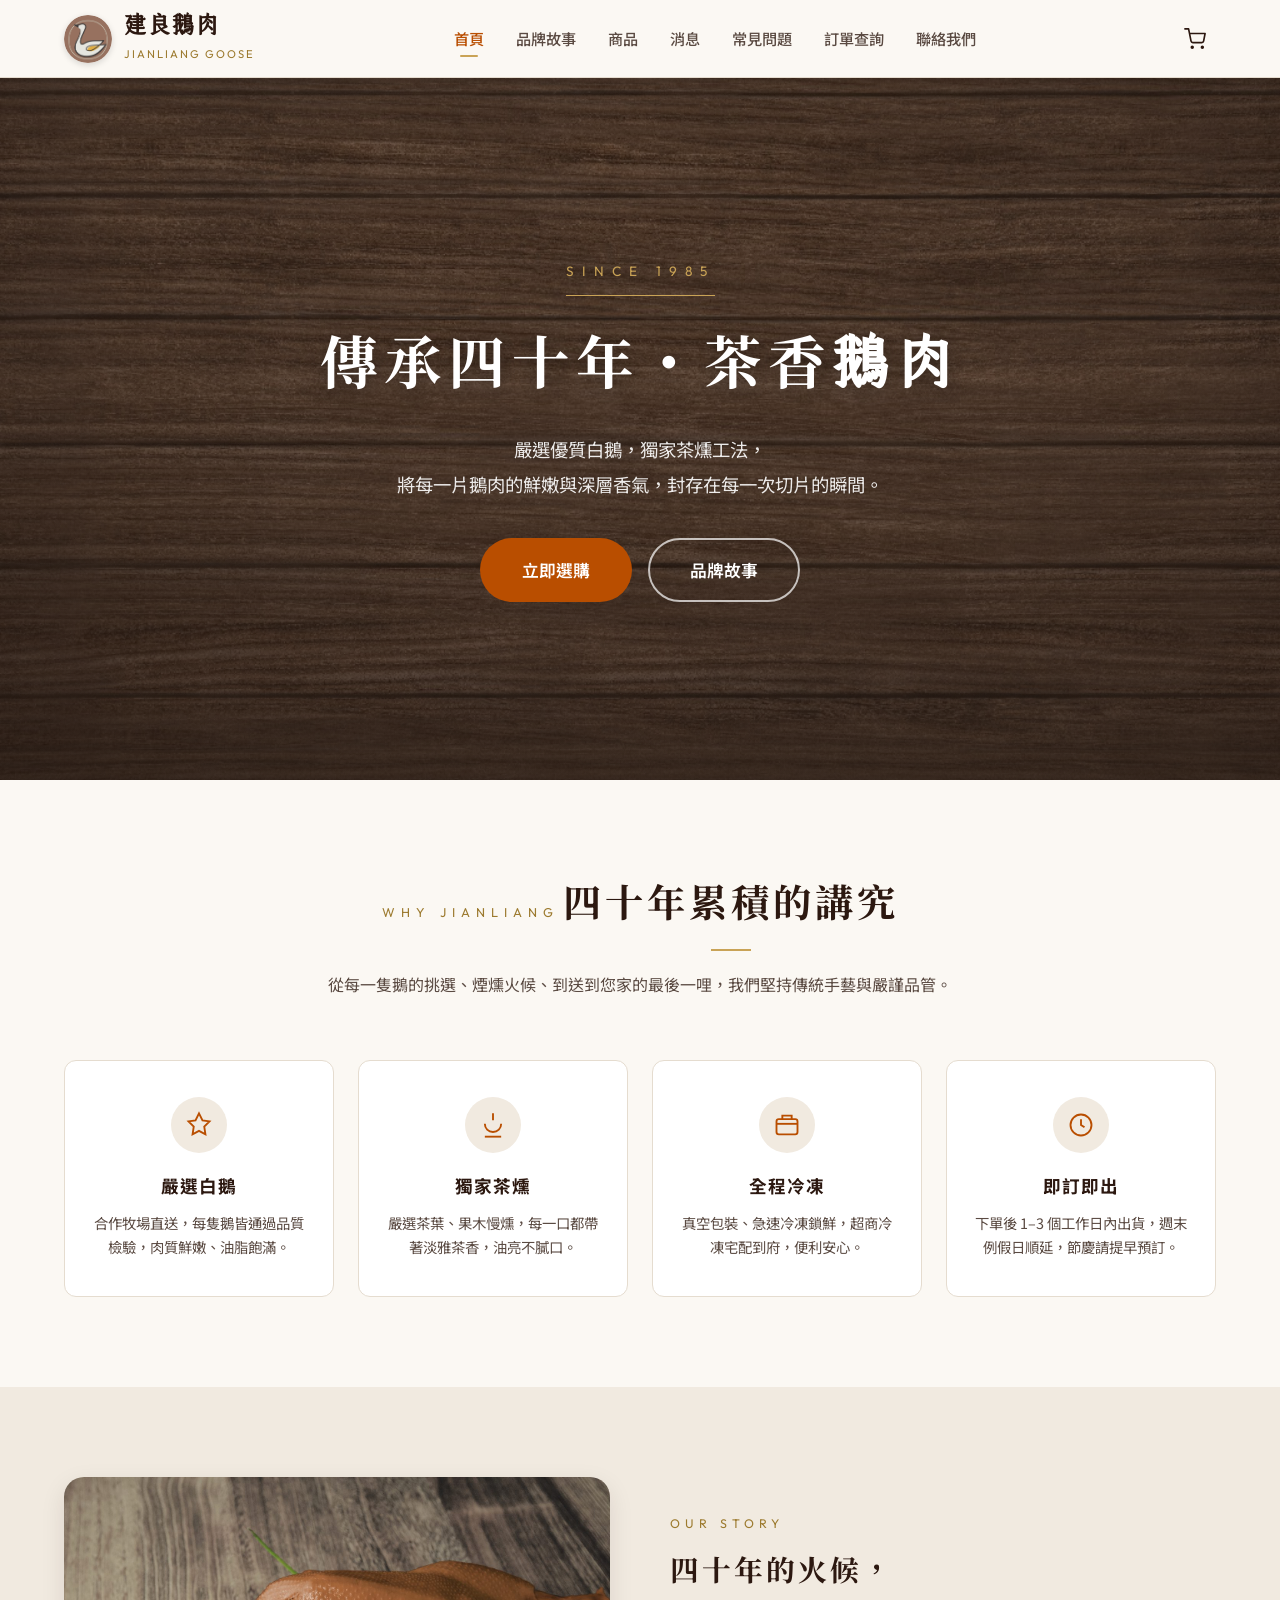
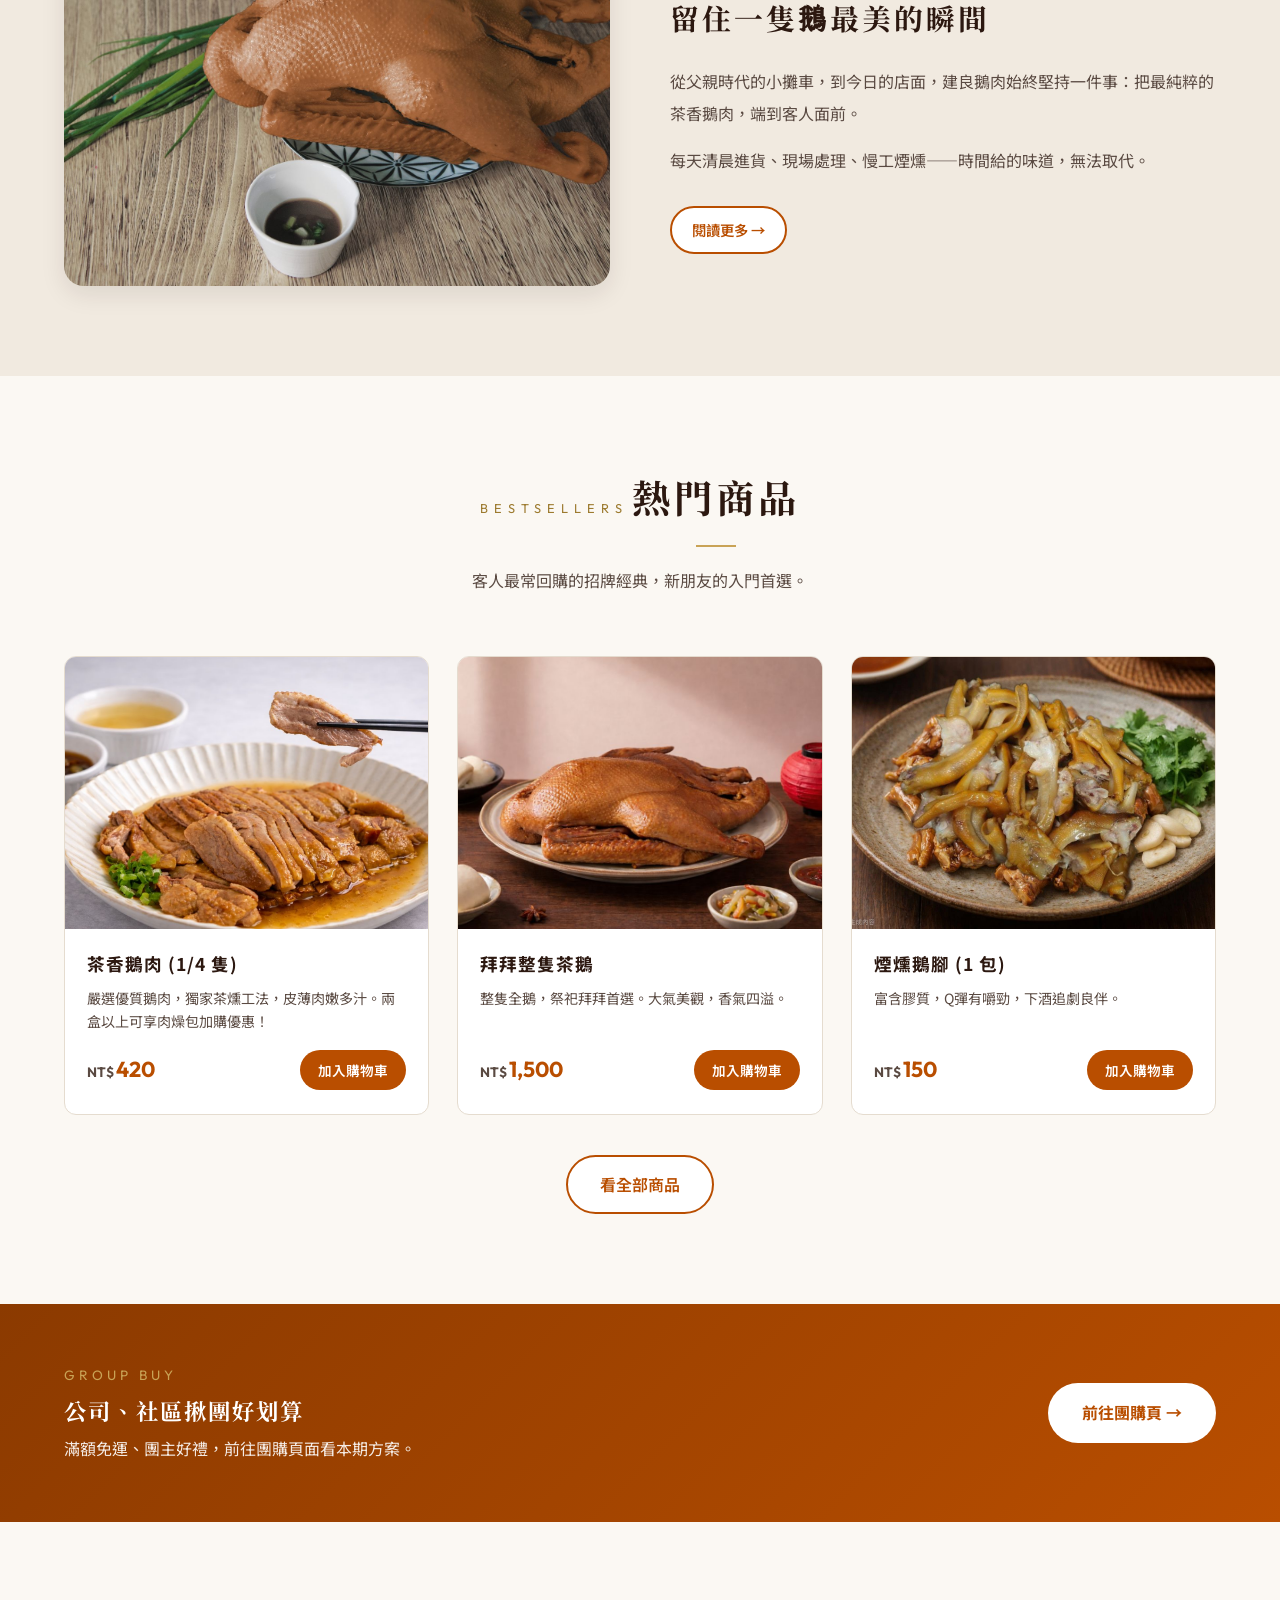
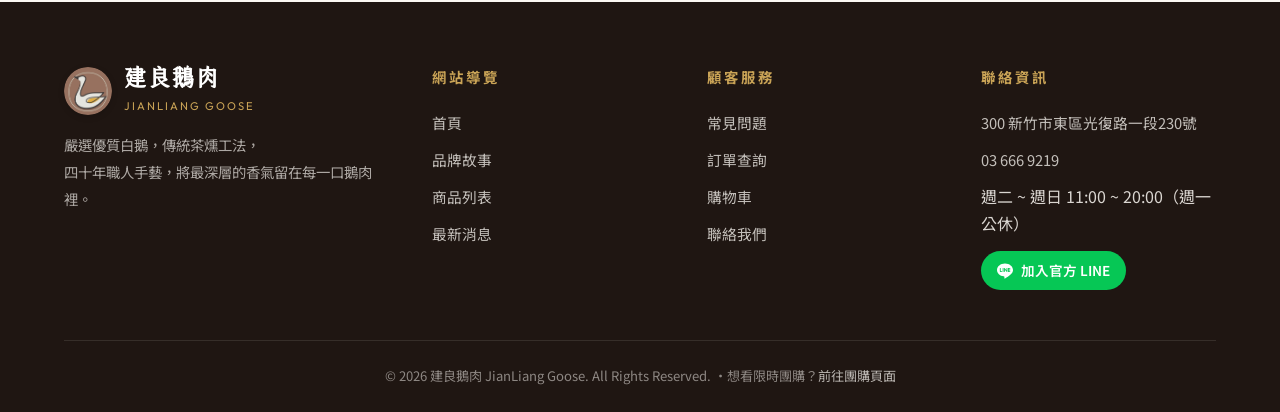
==== index.html @ 9290839d "Add files via upload" ====
<!DOCTYPE html>
<html lang="zh-TW">
<head>
  <meta charset="UTF-8">
  <meta name="viewport" content="width=device-width, initial-scale=1.0">
  <title>建良鵝肉 JianLiang Goose｜傳承四十年的茶香鵝肉</title>
  <meta name="description" content="嚴選優質白鵝，傳統茶燻工法，四十年職人手藝。線上購買茶香鵝肉、煙燻鵝腳、鵝舌，超商冷凍宅配到家。">
  <link rel="preconnect" href="https://fonts.googleapis.com">
  <link rel="preconnect" href="https://fonts.gstatic.com" crossorigin>
  <link href="https://fonts.googleapis.com/css2?family=Noto+Sans+TC:wght@400;500;700&family=Noto+Serif+TC:wght@500;700&family=Outfit:wght@400;600;700&display=swap" rel="stylesheet">
  <link rel="stylesheet" href="css/style.css?v=1">
</head>
<body>
  <div id="siteHeader"></div>

  <!-- Hero -->
  <section class="hero">
    <div class="hero-inner container">
      <span class="eyebrow">SINCE 1985</span>
      <h1>傳承四十年・茶香鵝肉</h1>
      <p>
        嚴選優質白鵝，獨家茶燻工法，<br>
        將每一片鵝肉的鮮嫩與深層香氣，封存在每一次切片的瞬間。
      </p>
      <div class="hero-actions">
        <a href="products.html" class="btn btn-primary btn-lg">立即選購</a>
        <a href="about.html" class="btn btn-outline btn-lg">品牌故事</a>
      </div>
    </div>
  </section>

  <!-- Highlights -->
  <section class="section">
    <div class="container">
      <div class="section-head">
        <span class="eyebrow">Why JianLiang</span>
        <h2>四十年累積的講究</h2>
        <p>從每一隻鵝的挑選、煙燻火候、到送到您家的最後一哩，我們堅持傳統手藝與嚴謹品管。</p>
      </div>
      <div class="highlights-grid">
        <div class="highlight-card">
          <div class="highlight-icon">
            <svg width="28" height="28" viewBox="0 0 24 24" fill="none" stroke="currentColor" stroke-width="1.6"><path d="M12 2l3 6 6 .9-4.5 4.4 1 6.7L12 17l-5.5 3 1-6.7L3 8.9 9 8z"/></svg>
          </div>
          <h3>嚴選白鵝</h3>
          <p>合作牧場直送，每隻鵝皆通過品質檢驗，肉質鮮嫩、油脂飽滿。</p>
        </div>
        <div class="highlight-card">
          <div class="highlight-icon">
            <svg width="28" height="28" viewBox="0 0 24 24" fill="none" stroke="currentColor" stroke-width="1.6"><path d="M12 2v6"/><path d="M5 11c0 4 3 7 7 7s7-3 7-7"/><path d="M5 22h14"/></svg>
          </div>
          <h3>獨家茶燻</h3>
          <p>嚴選茶葉、果木慢燻，每一口都帶著淡雅茶香，油亮不膩口。</p>
        </div>
        <div class="highlight-card">
          <div class="highlight-icon">
            <svg width="28" height="28" viewBox="0 0 24 24" fill="none" stroke="currentColor" stroke-width="1.6"><rect x="3" y="7" width="18" height="13" rx="2"/><path d="M3 11h18"/><path d="M8 7V4h8v3"/></svg>
          </div>
          <h3>全程冷凍</h3>
          <p>真空包裝、急速冷凍鎖鮮，超商冷凍宅配到府，便利安心。</p>
        </div>
        <div class="highlight-card">
          <div class="highlight-icon">
            <svg width="28" height="28" viewBox="0 0 24 24" fill="none" stroke="currentColor" stroke-width="1.6"><circle cx="12" cy="12" r="9"/><path d="M12 7v5l3 2"/></svg>
          </div>
          <h3>即訂即出</h3>
          <p>下單後 1–3 個工作日內出貨，週末例假日順延，節慶請提早預訂。</p>
        </div>
      </div>
    </div>
  </section>

  <!-- Story preview -->
  <section class="section section-alt">
    <div class="container">
      <div class="story-row">
        <div class="story-image">
          <img src="茶鵝.jpg" alt="茶香鵝肉">
        </div>
        <div class="story-text">
          <span class="eyebrow">Our Story</span>
          <h3>四十年的火候，<br>留住一隻鵝最美的瞬間</h3>
          <p>從父親時代的小攤車，到今日的店面，建良鵝肉始終堅持一件事：把最純粹的茶香鵝肉，端到客人面前。</p>
          <p>每天清晨進貨、現場處理、慢工煙燻——時間給的味道，無法取代。</p>
          <a href="about.html" class="btn btn-ghost btn-sm" style="margin-top:14px;">閱讀更多 →</a>
        </div>
      </div>
    </div>
  </section>

  <!-- Featured products -->
  <section class="section">
    <div class="container">
      <div class="section-head">
        <span class="eyebrow">Bestsellers</span>
        <h2>熱門商品</h2>
        <p>客人最常回購的招牌經典，新朋友的入門首選。</p>
      </div>
      <div class="product-grid" id="featuredGrid">
        <div style="grid-column: 1/-1; text-align:center; padding: 40px; color: var(--ink-mute);">
          <span class="spinner" style="border-color: rgba(0,0,0,.15); border-top-color: var(--primary);"></span>
          <p style="margin-top: 12px;">載入商品中...</p>
        </div>
      </div>
      <div style="text-align:center; margin-top: 40px;">
        <a href="products.html" class="btn btn-ghost">看全部商品</a>
      </div>
    </div>
  </section>

  <!-- Group buy CTA banner -->
  <section class="section-tight" style="background: linear-gradient(135deg, var(--primary-dark), var(--primary));">
    <div class="container" style="display:flex; align-items:center; justify-content:space-between; gap:24px; flex-wrap:wrap; color:white;">
      <div>
        <div style="font-family: var(--font-en); letter-spacing: 4px; color: var(--accent); font-size: 0.85rem; margin-bottom: 6px;">GROUP BUY</div>
        <h3 style="font-family: var(--font-brand); font-size: 1.4rem; letter-spacing: 2px;">公司、社區揪團好划算</h3>
        <p style="opacity: .9; margin-top: 4px;">滿額免運、團主好禮，前往團購頁面看本期方案。</p>
      </div>
      <a href="https://jianliang-goose.github.io/group_order/" target="_blank" class="btn" style="background: white; color: var(--primary); font-weight: 700;">前往團購頁 →</a>
    </div>
  </section>

  <div id="siteFooter"></div>

  <script src="data.js"></script>
  <script src="js/main.js?v=1"></script>
  <script src="js/shop.js?v=1"></script>
  <script>
    (async function () {
      const data = await fetchShop();
      const featured = data.products.filter(p => p.Category === 'main' || p.Category === 'snack').slice(0, 3);
      const grid = document.getElementById('featuredGrid');
      if (!featured.length) {
        grid.innerHTML = '<div style="grid-column:1/-1; text-align:center; padding:40px; color: var(--ink-mute);">商品準備中…</div>';
        return;
      }
      grid.innerHTML = featured.map(renderProductCard).join('');
    })();
  </script>
</body>
</html>
---- css/style.css ----
/* =========================================================
   建良鵝肉 官方網站 - 共用樣式
   參考呈信鵝肉、鵝鋪子的暖色系食品品牌調性
   ========================================================= */

@font-face {
  font-family: 'Ningshu';
  src: url('../fonts/ningshu-subset.woff2') format('woff2');
  font-weight: normal;
  font-style: normal;
  font-display: swap;
}

:root {
  --primary: #B94E00;
  --primary-dark: #8B3A00;
  --primary-light: #D9711F;
  --accent: #C9A356;          /* Soft gold */
  --accent-dark: #9C7A2E;
  --ink: #2C1810;
  --ink-soft: #5A4A42;
  --ink-mute: #8A7A72;
  --bg: #FBF8F3;              /* Warm cream */
  --bg-alt: #F1EAE0;
  --bg-dark: #1F1612;
  --line: #E5DCCF;
  --white: #FFFFFF;
  --error: #C0392B;
  --success: #2E7D32;

  --shadow-sm: 0 2px 8px rgba(44, 24, 16, 0.06);
  --shadow-md: 0 8px 24px rgba(44, 24, 16, 0.10);
  --shadow-lg: 0 16px 40px rgba(44, 24, 16, 0.16);

  --r-sm: 6px;
  --r-md: 12px;
  --r-lg: 20px;

  --header-h: 78px;

  --font-zh: 'Noto Sans TC', 'PingFang TC', 'Microsoft JhengHei', sans-serif;
  --font-en: 'Outfit', 'Noto Sans TC', sans-serif;
  --font-brand: 'Ningshu', 'Noto Serif TC', serif;
}

* { box-sizing: border-box; margin: 0; padding: 0; }
html { scroll-behavior: smooth; }
body {
  font-family: var(--font-zh);
  background: var(--bg);
  color: var(--ink);
  line-height: 1.7;
  -webkit-font-smoothing: antialiased;
  padding-top: var(--header-h);
}
img { max-width: 100%; display: block; }
a { color: inherit; text-decoration: none; }
button { font-family: inherit; cursor: pointer; border: none; background: none; }
input, select, textarea { font-family: inherit; font-size: 1rem; }

.container {
  max-width: 1200px;
  margin: 0 auto;
  padding: 0 24px;
}

.container-narrow {
  max-width: 860px;
  margin: 0 auto;
  padding: 0 24px;
}

/* =========================================================
   Header / Top Navigation
   ========================================================= */
.site-header {
  position: fixed;
  top: 0; left: 0; right: 0;
  height: var(--header-h);
  background: rgba(251, 248, 243, 0.96);
  backdrop-filter: blur(10px);
  -webkit-backdrop-filter: blur(10px);
  border-bottom: 1px solid var(--line);
  z-index: 100;
  transition: box-shadow .2s;
}
.site-header.scrolled { box-shadow: var(--shadow-sm); }

.nav-wrap {
  height: 100%;
  display: flex;
  align-items: center;
  justify-content: space-between;
  gap: 24px;
}

.brand-link {
  display: flex;
  align-items: center;
  gap: 12px;
  flex-shrink: 0;
}
.brand-link img {
  width: 48px; height: 48px;
  border-radius: 50%;
  object-fit: cover;
  box-shadow: 0 2px 6px rgba(0,0,0,0.15);
}
.brand-link .brand-zh {
  font-family: var(--font-brand);
  font-size: 1.4rem;
  font-weight: 700;
  color: var(--ink);
  letter-spacing: 2px;
  line-height: 1;
}
.brand-link .brand-en {
  font-family: var(--font-en);
  font-size: 0.7rem;
  letter-spacing: 2px;
  color: var(--accent-dark);
  text-transform: uppercase;
  display: block;
  margin-top: 4px;
}

.nav-menu {
  display: flex;
  gap: 4px;
  list-style: none;
  align-items: center;
}
.nav-menu a {
  display: inline-block;
  padding: 8px 14px;
  font-size: 0.95rem;
  font-weight: 500;
  color: var(--ink-soft);
  border-radius: var(--r-sm);
  transition: all .2s;
  position: relative;
}
.nav-menu a:hover { color: var(--primary); background: rgba(185, 78, 0, 0.06); }
.nav-menu a.active { color: var(--primary); }
.nav-menu a.active::after {
  content: '';
  position: absolute;
  bottom: 2px; left: 50%;
  transform: translateX(-50%);
  width: 18px; height: 2px;
  background: var(--accent);
  border-radius: 2px;
}

.nav-actions {
  display: flex;
  align-items: center;
  gap: 8px;
}
.nav-icon-btn {
  position: relative;
  width: 42px; height: 42px;
  border-radius: 50%;
  display: inline-flex;
  align-items: center;
  justify-content: center;
  color: var(--ink);
  transition: all .2s;
}
.nav-icon-btn:hover { background: rgba(185, 78, 0, 0.08); color: var(--primary); }
.cart-badge {
  position: absolute;
  top: 4px; right: 4px;
  min-width: 18px; height: 18px;
  padding: 0 5px;
  background: var(--primary);
  color: white;
  font-size: 0.7rem;
  font-weight: 700;
  border-radius: 9px;
  display: flex;
  align-items: center;
  justify-content: center;
  line-height: 1;
}
.cart-badge.hidden { display: none; }

.nav-toggle {
  display: none;
  width: 42px; height: 42px;
  border-radius: 50%;
  align-items: center;
  justify-content: center;
}
.nav-toggle:hover { background: rgba(185, 78, 0, 0.08); }

@media (max-width: 880px) {
  :root { --header-h: 66px; }
  .brand-link .brand-zh { font-size: 1.2rem; }
  .brand-link .brand-en { font-size: 0.6rem; }
  .brand-link img { width: 42px; height: 42px; }
  .nav-toggle { display: inline-flex; }
  .nav-menu {
    position: fixed;
    top: var(--header-h);
    left: 0; right: 0;
    background: var(--white);
    border-bottom: 1px solid var(--line);
    flex-direction: column;
    padding: 12px;
    gap: 0;
    transform: translateY(-110%);
    transition: transform .25s;
    box-shadow: var(--shadow-md);
    max-height: calc(100vh - var(--header-h));
    overflow-y: auto;
  }
  .nav-menu.open { transform: translateY(0); }
  .nav-menu li { width: 100%; }
  .nav-menu a {
    display: block;
    padding: 14px 16px;
    border-radius: var(--r-sm);
  }
  .nav-menu a.active::after { display: none; }
  .nav-menu a.active { background: rgba(185, 78, 0, 0.08); }
}

/* =========================================================
   Hero
   ========================================================= */
.hero {
  position: relative;
  min-height: 78vh;
  display: flex;
  align-items: center;
  background:
    linear-gradient(180deg, rgba(31, 22, 18, .25) 0%, rgba(31, 22, 18, .55) 100%),
    url('../hero_table.jpg') center/cover no-repeat;
  color: white;
  text-align: center;
  padding: 80px 0;
  overflow: hidden;
}
.hero::before {
  content: '';
  position: absolute; inset: 0;
  background: radial-gradient(ellipse at center, transparent 30%, rgba(31,22,18,.4) 100%);
  pointer-events: none;
}
.hero-inner { position: relative; z-index: 2; }
.hero .eyebrow {
  display: inline-block;
  font-family: var(--font-en);
  font-size: 0.85rem;
  letter-spacing: 8px;
  color: var(--accent);
  text-transform: uppercase;
  margin-bottom: 18px;
  padding-bottom: 12px;
  border-bottom: 1px solid var(--accent);
}
.hero h1 {
  font-family: var(--font-brand);
  font-size: clamp(2rem, 6vw, 3.6rem);
  font-weight: 700;
  letter-spacing: 6px;
  margin-bottom: 20px;
  text-shadow: 0 4px 20px rgba(0,0,0,.3);
}
.hero p {
  font-size: clamp(1rem, 1.6vw, 1.15rem);
  line-height: 1.9;
  max-width: 620px;
  margin: 0 auto 36px;
  color: rgba(255,255,255,.9);
}
.hero-actions {
  display: flex;
  gap: 16px;
  justify-content: center;
  flex-wrap: wrap;
}

/* Page Header (smaller hero for inner pages) */
.page-header {
  background:
    linear-gradient(180deg, rgba(31,22,18,.55) 0%, rgba(31,22,18,.7) 100%),
    url('../hero_table.jpg') center/cover no-repeat;
  color: white;
  text-align: center;
  padding: 80px 24px 60px;
}
.page-header .eyebrow {
  font-family: var(--font-en);
  font-size: 0.8rem;
  letter-spacing: 6px;
  color: var(--accent);
  text-transform: uppercase;
  margin-bottom: 12px;
}
.page-header h1 {
  font-family: var(--font-brand);
  font-size: clamp(1.8rem, 4vw, 2.6rem);
  letter-spacing: 4px;
  margin-bottom: 12px;
}
.page-header p {
  font-size: 1rem;
  color: rgba(255,255,255,.85);
}

/* =========================================================
   Buttons
   ========================================================= */
.btn {
  display: inline-flex;
  align-items: center;
  justify-content: center;
  gap: 8px;
  padding: 14px 32px;
  font-size: 1rem;
  font-weight: 600;
  border-radius: 50px;
  transition: all .25s;
  white-space: nowrap;
  border: 2px solid transparent;
}
.btn-primary {
  background: var(--primary);
  color: white;
}
.btn-primary:hover {
  background: var(--primary-dark);
  transform: translateY(-2px);
  box-shadow: 0 10px 24px rgba(185, 78, 0, .35);
}
.btn-outline {
  background: transparent;
  color: white;
  border-color: rgba(255,255,255,.7);
}
.btn-outline:hover {
  background: white;
  color: var(--ink);
  border-color: white;
}
.btn-ghost {
  background: var(--white);
  color: var(--primary);
  border-color: var(--primary);
}
.btn-ghost:hover {
  background: var(--primary);
  color: white;
}
.btn-block { width: 100%; }
.btn-sm { padding: 10px 20px; font-size: 0.9rem; }
.btn-lg { padding: 16px 40px; font-size: 1.05rem; }
.btn:disabled { opacity: .55; cursor: not-allowed; transform: none !important; box-shadow: none !important; }

/* =========================================================
   Section Layouts
   ========================================================= */
.section { padding: 90px 0; }
.section-tight { padding: 60px 0; }
.section-alt { background: var(--bg-alt); }
.section-dark { background: var(--bg-dark); color: var(--bg); }

.section-head {
  text-align: center;
  max-width: 660px;
  margin: 0 auto 60px;
}
.section-head .eyebrow {
  font-family: var(--font-en);
  font-size: 0.8rem;
  letter-spacing: 6px;
  color: var(--accent-dark);
  text-transform: uppercase;
  margin-bottom: 14px;
  display: inline-block;
}
.section-head h2 {
  font-family: var(--font-brand);
  font-size: clamp(1.8rem, 3.5vw, 2.4rem);
  letter-spacing: 4px;
  color: var(--ink);
  margin-bottom: 18px;
  position: relative;
  display: inline-block;
  padding-bottom: 16px;
}
.section-head h2::after {
  content: '';
  position: absolute;
  bottom: 0; left: 50%;
  transform: translateX(-50%);
  width: 40px; height: 2px;
  background: var(--accent);
}
.section-head p {
  color: var(--ink-soft);
  font-size: 1rem;
  line-height: 1.9;
}

/* =========================================================
   Featured Highlights (4-up icons)
   ========================================================= */
.highlights-grid {
  display: grid;
  grid-template-columns: repeat(4, 1fr);
  gap: 24px;
}
.highlight-card {
  background: var(--white);
  padding: 36px 24px;
  border-radius: var(--r-md);
  text-align: center;
  border: 1px solid var(--line);
  transition: all .25s;
}
.highlight-card:hover {
  transform: translateY(-4px);
  box-shadow: var(--shadow-md);
  border-color: var(--accent);
}
.highlight-icon {
  width: 56px; height: 56px;
  border-radius: 50%;
  background: var(--bg-alt);
  color: var(--primary);
  display: inline-flex;
  align-items: center;
  justify-content: center;
  margin-bottom: 18px;
  font-size: 1.6rem;
}
.highlight-card h3 {
  font-size: 1.1rem;
  margin-bottom: 10px;
  letter-spacing: 1px;
}
.highlight-card p {
  font-size: 0.9rem;
  color: var(--ink-soft);
  line-height: 1.7;
}
@media (max-width: 880px) {
  .highlights-grid { grid-template-columns: repeat(2, 1fr); }
}
@media (max-width: 480px) {
  .highlights-grid { grid-template-columns: 1fr; }
}

/* =========================================================
   Story Section (text + image alternating)
   ========================================================= */
.story-row {
  display: grid;
  grid-template-columns: 1fr 1fr;
  gap: 60px;
  align-items: center;
  margin-bottom: 80px;
}
.story-row:last-child { margin-bottom: 0; }
.story-row.reverse { direction: rtl; }
.story-row.reverse > * { direction: ltr; }

.story-image {
  border-radius: var(--r-lg);
  overflow: hidden;
  box-shadow: var(--shadow-md);
  aspect-ratio: 4/3;
  background: var(--bg-alt);
}
.story-image img {
  width: 100%; height: 100%;
  object-fit: cover;
  transition: transform .8s;
}
.story-image:hover img { transform: scale(1.04); }

.story-text .eyebrow {
  font-family: var(--font-en);
  font-size: 0.78rem;
  letter-spacing: 5px;
  color: var(--accent-dark);
  text-transform: uppercase;
  margin-bottom: 12px;
  display: inline-block;
}
.story-text h3 {
  font-family: var(--font-brand);
  font-size: 1.8rem;
  letter-spacing: 3px;
  margin-bottom: 22px;
  color: var(--ink);
}
.story-text p {
  color: var(--ink-soft);
  margin-bottom: 16px;
  line-height: 1.95;
}
@media (max-width: 880px) {
  .story-row { grid-template-columns: 1fr; gap: 32px; margin-bottom: 60px; }
  .story-row.reverse { direction: ltr; }
}

/* =========================================================
   Product Grid
   ========================================================= */
.product-grid {
  display: grid;
  grid-template-columns: repeat(3, 1fr);
  gap: 28px;
}
@media (max-width: 880px) {
  .product-grid { grid-template-columns: repeat(2, 1fr); gap: 18px; }
}
@media (max-width: 480px) {
  .product-grid { grid-template-columns: 1fr; }
}

.product-card {
  background: var(--white);
  border-radius: var(--r-md);
  overflow: hidden;
  border: 1px solid var(--line);
  transition: all .25s;
  display: flex;
  flex-direction: column;
}
.product-card:hover {
  transform: translateY(-4px);
  box-shadow: var(--shadow-md);
  border-color: var(--accent);
}
.product-card-image {
  position: relative;
  aspect-ratio: 4/3;
  background: var(--bg-alt);
  overflow: hidden;
}
.product-card-image img {
  width: 100%; height: 100%;
  object-fit: cover;
  transition: transform .6s;
}
.product-card:hover .product-card-image img { transform: scale(1.05); }
.product-card-badge {
  position: absolute;
  top: 12px; left: 12px;
  background: var(--primary);
  color: white;
  font-size: 0.75rem;
  padding: 4px 12px;
  border-radius: 50px;
  letter-spacing: 1px;
}
.product-card-body {
  padding: 20px 22px 24px;
  flex: 1;
  display: flex;
  flex-direction: column;
}
.product-card-body h3 {
  font-size: 1.1rem;
  margin-bottom: 8px;
  letter-spacing: 1px;
}
.product-card-body .desc {
  font-size: 0.88rem;
  color: var(--ink-soft);
  line-height: 1.65;
  margin-bottom: 16px;
  flex: 1;
  display: -webkit-box;
  -webkit-line-clamp: 2;
  -webkit-box-orient: vertical;
  overflow: hidden;
}
.product-card-bottom {
  display: flex;
  align-items: center;
  justify-content: space-between;
  gap: 12px;
}
.product-price {
  font-family: var(--font-en);
  font-size: 1.35rem;
  font-weight: 700;
  color: var(--primary);
}
.product-price .currency { font-size: 0.85rem; margin-right: 2px; color: var(--ink-soft); }
.product-price .original {
  font-size: 0.85rem;
  color: var(--ink-mute);
  text-decoration: line-through;
  font-weight: 400;
  margin-left: 6px;
}
.product-card-bottom .btn-sm { padding: 8px 16px; font-size: 0.85rem; }

/* =========================================================
   Category Filter Chips
   ========================================================= */
.filter-chips {
  display: flex;
  gap: 10px;
  flex-wrap: wrap;
  justify-content: center;
  margin-bottom: 40px;
}
.chip {
  padding: 8px 20px;
  border-radius: 50px;
  border: 1px solid var(--line);
  background: var(--white);
  color: var(--ink-soft);
  font-size: 0.92rem;
  font-weight: 500;
  transition: all .2s;
}
.chip:hover { border-color: var(--accent); color: var(--primary); }
.chip.active {
  background: var(--primary);
  color: white;
  border-color: var(--primary);
}

/* =========================================================
   Product Detail
   ========================================================= */
.product-detail {
  display: grid;
  grid-template-columns: 1.1fr 1fr;
  gap: 56px;
  align-items: start;
}
.product-gallery {
  border-radius: var(--r-lg);
  overflow: hidden;
  background: var(--bg-alt);
  aspect-ratio: 1/1;
  box-shadow: var(--shadow-md);
}
.product-gallery img { width: 100%; height: 100%; object-fit: cover; }

.product-info .eyebrow {
  font-family: var(--font-en);
  font-size: 0.75rem;
  letter-spacing: 5px;
  color: var(--accent-dark);
  text-transform: uppercase;
  margin-bottom: 10px;
}
.product-info h1 {
  font-family: var(--font-brand);
  font-size: 2rem;
  letter-spacing: 3px;
  margin-bottom: 18px;
}
.product-info .price-row {
  display: flex;
  align-items: baseline;
  gap: 14px;
  padding: 18px 0;
  border-top: 1px solid var(--line);
  border-bottom: 1px solid var(--line);
  margin-bottom: 24px;
}
.product-info .price-now {
  font-family: var(--font-en);
  font-size: 2.2rem;
  font-weight: 700;
  color: var(--primary);
}
.product-info .price-original {
  font-size: 1rem;
  color: var(--ink-mute);
  text-decoration: line-through;
}
.product-info .description {
  color: var(--ink-soft);
  margin-bottom: 28px;
  line-height: 2;
}

.qty-control {
  display: inline-flex;
  align-items: center;
  border: 1px solid var(--line);
  border-radius: 50px;
  overflow: hidden;
  margin-bottom: 24px;
}
.qty-control button {
  width: 44px; height: 44px;
  font-size: 1.2rem;
  color: var(--ink);
  transition: background .15s;
}
.qty-control button:hover { background: var(--bg-alt); color: var(--primary); }
.qty-control input {
  width: 60px;
  height: 44px;
  border: none;
  text-align: center;
  font-weight: 700;
  font-size: 1.05rem;
  background: transparent;
  color: var(--ink);
  -moz-appearance: textfield;
}
.qty-control input::-webkit-outer-spin-button,
.qty-control input::-webkit-inner-spin-button {
  -webkit-appearance: none;
  margin: 0;
}

.product-actions {
  display: flex;
  gap: 12px;
  flex-wrap: wrap;
}

.product-meta {
  margin-top: 36px;
  padding-top: 28px;
  border-top: 1px dashed var(--line);
  font-size: 0.9rem;
  color: var(--ink-soft);
}
.product-meta .meta-row {
  display: flex;
  gap: 12px;
  margin-bottom: 8px;
}
.product-meta .meta-row strong { color: var(--ink); min-width: 80px; }

@media (max-width: 880px) {
  .product-detail { grid-template-columns: 1fr; gap: 28px; }
  .product-info h1 { font-size: 1.6rem; }
  .product-info .price-now { font-size: 1.8rem; }
}

/* =========================================================
   Cart
   ========================================================= */
.cart-layout {
  display: grid;
  grid-template-columns: 2fr 1fr;
  gap: 40px;
  align-items: start;
}
@media (max-width: 880px) {
  .cart-layout { grid-template-columns: 1fr; }
}

.cart-items {
  background: var(--white);
  border-radius: var(--r-md);
  border: 1px solid var(--line);
  overflow: hidden;
}
.cart-row {
  display: grid;
  grid-template-columns: 90px 1fr auto auto;
  gap: 16px;
  padding: 18px;
  align-items: center;
  border-bottom: 1px solid var(--line);
}
.cart-row:last-child { border-bottom: none; }
.cart-row .thumb {
  width: 90px; height: 90px;
  border-radius: var(--r-sm);
  object-fit: cover;
  background: var(--bg-alt);
}
.cart-row .meta h4 {
  font-size: 1rem;
  margin-bottom: 6px;
  letter-spacing: 1px;
}
.cart-row .meta .unit-price {
  font-size: 0.88rem;
  color: var(--ink-soft);
}
.cart-row .qty-control {
  margin: 0;
  border-radius: 50px;
}
.cart-row .qty-control button { width: 36px; height: 36px; font-size: 1rem; }
.cart-row .qty-control input { width: 44px; height: 36px; font-size: 0.95rem; }
.cart-row .line-total {
  font-family: var(--font-en);
  font-weight: 700;
  font-size: 1.1rem;
  color: var(--primary);
  min-width: 80px;
  text-align: right;
}
.cart-row .remove-btn {
  color: var(--ink-mute);
  font-size: 1.3rem;
  width: 32px; height: 32px;
  border-radius: 50%;
  display: inline-flex;
  align-items: center;
  justify-content: center;
}
.cart-row .remove-btn:hover { background: rgba(192, 57, 43, .08); color: var(--error); }

@media (max-width: 600px) {
  .cart-row {
    grid-template-columns: 70px 1fr auto;
    grid-template-areas:
      "thumb meta remove"
      "thumb qty   total";
    column-gap: 14px;
    row-gap: 10px;
  }
  .cart-row .thumb { width: 70px; height: 70px; grid-area: thumb; }
  .cart-row .meta { grid-area: meta; }
  .cart-row .qty-control { grid-area: qty; }
  .cart-row .line-total { grid-area: total; }
  .cart-row .remove-btn { grid-area: remove; }
}

.cart-summary {
  background: var(--white);
  border-radius: var(--r-md);
  border: 1px solid var(--line);
  padding: 24px;
  position: sticky;
  top: calc(var(--header-h) + 16px);
}
.cart-summary h3 {
  font-size: 1.1rem;
  letter-spacing: 1px;
  margin-bottom: 18px;
  padding-bottom: 14px;
  border-bottom: 1px solid var(--line);
}
.summary-row {
  display: flex;
  justify-content: space-between;
  padding: 8px 0;
  color: var(--ink-soft);
}
.summary-row.total {
  border-top: 1px dashed var(--line);
  margin-top: 10px;
  padding-top: 14px;
  font-size: 1.15rem;
  font-weight: 700;
  color: var(--ink);
}
.summary-row.total span:last-child { color: var(--primary); }
.summary-note {
  font-size: 0.85rem;
  color: var(--ink-soft);
  background: var(--bg-alt);
  padding: 10px 12px;
  border-radius: var(--r-sm);
  margin-top: 14px;
  line-height: 1.6;
}

.empty-state {
  text-align: center;
  padding: 80px 24px;
  color: var(--ink-soft);
}
.empty-state .icon { font-size: 3rem; margin-bottom: 18px; opacity: .5; }
.empty-state h3 { margin-bottom: 10px; letter-spacing: 1px; }
.empty-state p { margin-bottom: 24px; }

/* =========================================================
   Forms (Checkout / Contact)
   ========================================================= */
.form-card {
  background: var(--white);
  border-radius: var(--r-md);
  border: 1px solid var(--line);
  padding: 28px;
  margin-bottom: 20px;
}
.form-card h2 {
  font-family: var(--font-brand);
  font-size: 1.3rem;
  letter-spacing: 2px;
  margin-bottom: 6px;
  color: var(--ink);
}
.form-card .card-desc {
  font-size: 0.9rem;
  color: var(--ink-soft);
  margin-bottom: 20px;
}

.form-group { margin-bottom: 18px; }
.form-row {
  display: grid;
  grid-template-columns: 1fr 1fr;
  gap: 16px;
}
@media (max-width: 600px) {
  .form-row { grid-template-columns: 1fr; }
}
.form-label {
  display: block;
  font-size: 0.92rem;
  font-weight: 600;
  margin-bottom: 8px;
  color: var(--ink);
}
.form-label .required { color: var(--error); margin-left: 2px; }
.form-input, .form-select, .form-textarea {
  width: 100%;
  padding: 12px 14px;
  border: 1px solid var(--line);
  border-radius: var(--r-sm);
  background: var(--white);
  color: var(--ink);
  transition: border-color .2s, box-shadow .2s;
}
.form-input:focus, .form-select:focus, .form-textarea:focus {
  outline: none;
  border-color: var(--primary);
  box-shadow: 0 0 0 3px rgba(185, 78, 0, .12);
}
.form-textarea { resize: vertical; min-height: 100px; }
.form-help {
  font-size: 0.82rem;
  color: var(--ink-mute);
  margin-top: 6px;
}

.radio-group {
  display: flex;
  gap: 10px;
  flex-wrap: wrap;
}
.radio-tile {
  flex: 1;
  min-width: 160px;
  padding: 14px 16px;
  border: 1.5px solid var(--line);
  border-radius: var(--r-sm);
  cursor: pointer;
  transition: all .2s;
  display: flex;
  align-items: center;
  gap: 10px;
  background: var(--white);
}
.radio-tile:hover { border-color: var(--accent); }
.radio-tile input { accent-color: var(--primary); }
.radio-tile.selected {
  border-color: var(--primary);
  background: rgba(185, 78, 0, .04);
}
.radio-tile .tile-text { flex: 1; }
.radio-tile .tile-title {
  font-weight: 600;
  font-size: 0.95rem;
}
.radio-tile .tile-sub {
  font-size: 0.8rem;
  color: var(--ink-mute);
  margin-top: 2px;
}

.payment-info-box {
  background: var(--bg-alt);
  border-radius: var(--r-sm);
  padding: 16px 18px;
  margin-top: 12px;
  font-size: 0.92rem;
  line-height: 1.8;
  color: var(--ink-soft);
}
.payment-info-box strong { color: var(--ink); }
.account-row {
  display: flex;
  align-items: center;
  gap: 10px;
  flex-wrap: wrap;
  margin: 6px 0;
}
.account-num {
  font-family: var(--font-en);
  font-size: 1.15rem;
  font-weight: 700;
  color: var(--primary);
  letter-spacing: 1px;
}
.copy-btn {
  font-size: 0.8rem;
  padding: 4px 12px;
  border: 1px solid var(--primary);
  color: var(--primary);
  border-radius: var(--r-sm);
  background: white;
  font-weight: 600;
}
.copy-btn:hover { background: var(--primary); color: white; }

.checkout-summary-row {
  display: flex;
  justify-content: space-between;
  padding: 6px 0;
  font-size: 0.95rem;
  color: var(--ink-soft);
}
.checkout-summary-row.total {
  font-size: 1.2rem;
  font-weight: 700;
  color: var(--ink);
  border-top: 1px dashed var(--line);
  margin-top: 10px;
  padding-top: 14px;
}
.checkout-summary-row.total span:last-child { color: var(--primary); }

.summary-items-list {
  margin-bottom: 12px;
  padding-bottom: 12px;
  border-bottom: 1px dashed var(--line);
}
.summary-item {
  display: flex;
  justify-content: space-between;
  font-size: 0.88rem;
  color: var(--ink-soft);
  padding: 4px 0;
}

/* =========================================================
   Success / Order Complete
   ========================================================= */
.success-card {
  background: var(--white);
  border-radius: var(--r-md);
  border: 1px solid var(--line);
  padding: 48px 32px;
  text-align: center;
  box-shadow: var(--shadow-sm);
  max-width: 640px;
  margin: 0 auto;
}
.success-icon {
  width: 80px; height: 80px;
  margin: 0 auto 22px;
  background: rgba(46, 125, 50, .12);
  color: var(--success);
  border-radius: 50%;
  display: inline-flex;
  align-items: center;
  justify-content: center;
  font-size: 2.4rem;
}
.success-card h1 {
  font-family: var(--font-brand);
  font-size: 1.8rem;
  letter-spacing: 3px;
  margin-bottom: 10px;
}
.success-card .order-id {
  display: inline-block;
  margin: 18px 0;
  padding: 10px 20px;
  background: var(--bg-alt);
  border-radius: var(--r-sm);
  font-weight: 700;
}
.success-card .order-id .num {
  color: var(--primary);
  font-family: var(--font-en);
  margin-left: 4px;
}
.success-meta {
  text-align: left;
  background: var(--bg-alt);
  padding: 18px;
  border-radius: var(--r-sm);
  margin: 20px 0;
}
.success-meta .meta-line {
  display: flex;
  justify-content: space-between;
  padding: 6px 0;
  border-bottom: 1px dashed rgba(0,0,0,.06);
  font-size: 0.92rem;
}
.success-meta .meta-line:last-child { border-bottom: none; }
.success-meta .meta-line .label {
  color: var(--ink-soft);
  flex-shrink: 0;
  margin-right: 14px;
}
.success-meta .meta-line .value { text-align: right; word-break: break-word; }

/* =========================================================
   FAQ
   ========================================================= */
.faq-list { max-width: 800px; margin: 0 auto; }
.faq-item {
  border-bottom: 1px solid var(--line);
  padding: 4px 0;
}
.faq-q {
  width: 100%;
  text-align: left;
  padding: 22px 8px;
  font-size: 1.02rem;
  font-weight: 600;
  color: var(--ink);
  display: flex;
  justify-content: space-between;
  align-items: center;
  gap: 16px;
  background: none;
  border: none;
}
.faq-q .icon {
  flex-shrink: 0;
  color: var(--primary);
  font-size: 1.4rem;
  transition: transform .25s;
  font-weight: 300;
}
.faq-item.open .faq-q .icon { transform: rotate(45deg); }
.faq-a {
  max-height: 0;
  overflow: hidden;
  transition: max-height .3s ease, padding .3s ease;
  color: var(--ink-soft);
  font-size: 0.95rem;
  line-height: 1.95;
  padding: 0 8px;
}
.faq-item.open .faq-a {
  max-height: 600px;
  padding: 0 8px 22px;
}

/* =========================================================
   News List
   ========================================================= */
.news-list {
  max-width: 800px;
  margin: 0 auto;
  display: flex;
  flex-direction: column;
  gap: 18px;
}
.news-item {
  background: var(--white);
  border: 1px solid var(--line);
  border-radius: var(--r-md);
  padding: 24px 26px;
  transition: all .2s;
}
.news-item:hover {
  border-color: var(--accent);
  box-shadow: var(--shadow-sm);
}
.news-item .news-meta {
  font-family: var(--font-en);
  font-size: 0.82rem;
  color: var(--ink-mute);
  letter-spacing: 1px;
  margin-bottom: 8px;
}
.news-item .news-tag {
  display: inline-block;
  padding: 2px 10px;
  background: rgba(185, 78, 0, .1);
  color: var(--primary);
  border-radius: 50px;
  font-size: 0.75rem;
  margin-left: 6px;
}
.news-item h3 {
  font-size: 1.15rem;
  margin-bottom: 8px;
  letter-spacing: 1px;
}
.news-item p {
  color: var(--ink-soft);
  font-size: 0.92rem;
  line-height: 1.8;
}

/* =========================================================
   Contact
   ========================================================= */
.contact-grid {
  display: grid;
  grid-template-columns: 1fr 1fr;
  gap: 40px;
  align-items: start;
}
@media (max-width: 880px) {
  .contact-grid { grid-template-columns: 1fr; gap: 28px; }
}
.contact-info {
  background: var(--white);
  border: 1px solid var(--line);
  border-radius: var(--r-md);
  padding: 28px;
}
.contact-info h2 {
  font-family: var(--font-brand);
  font-size: 1.3rem;
  letter-spacing: 2px;
  margin-bottom: 18px;
}
.contact-block {
  padding: 14px 0;
  border-bottom: 1px solid var(--line);
}
.contact-block:last-child { border-bottom: none; }
.contact-block .label {
  font-size: 0.82rem;
  color: var(--ink-mute);
  letter-spacing: 2px;
  text-transform: uppercase;
  font-family: var(--font-en);
  margin-bottom: 6px;
}
.contact-block .value {
  font-size: 1.02rem;
  color: var(--ink);
  font-weight: 500;
}
.contact-block .value a { color: var(--primary); }
.contact-map {
  width: 100%;
  height: 260px;
  border: 0;
  border-radius: var(--r-sm);
  margin-top: 12px;
}

/* =========================================================
   Footer
   ========================================================= */
.site-footer {
  background: var(--bg-dark);
  color: rgba(251, 248, 243, .85);
  padding: 64px 0 24px;
  margin-top: 80px;
}
.footer-grid {
  display: grid;
  grid-template-columns: 1.4fr 1fr 1fr 1fr;
  gap: 40px;
  margin-bottom: 40px;
}
@media (max-width: 880px) {
  .footer-grid { grid-template-columns: 1fr 1fr; gap: 32px; }
}
@media (max-width: 480px) {
  .footer-grid { grid-template-columns: 1fr; }
}
.footer-brand .brand-link { color: white; margin-bottom: 16px; }
.footer-brand .brand-link .brand-zh { color: white; }
.footer-brand .brand-link .brand-en { color: var(--accent); }
.footer-brand p {
  font-size: 0.9rem;
  line-height: 1.85;
  color: rgba(251, 248, 243, .65);
}
.footer-col h4 {
  font-size: 0.9rem;
  letter-spacing: 3px;
  color: var(--accent);
  margin-bottom: 18px;
  font-family: var(--font-en);
  text-transform: uppercase;
}
.footer-col ul { list-style: none; }
.footer-col li { margin-bottom: 10px; }
.footer-col a {
  color: rgba(251, 248, 243, .75);
  font-size: 0.92rem;
  transition: color .15s;
}
.footer-col a:hover { color: var(--accent); }
.footer-line {
  display: inline-flex;
  align-items: center;
  gap: 8px;
  padding: 8px 16px;
  background: #06c755;
  color: white !important;
  border-radius: 50px;
  font-size: 0.85rem !important;
  font-weight: 600;
  margin-top: 4px;
}
.footer-line:hover { background: #05a248; color: white !important; }

.footer-bottom {
  padding-top: 24px;
  border-top: 1px solid rgba(251, 248, 243, .1);
  text-align: center;
  font-size: 0.82rem;
  color: rgba(251, 248, 243, .5);
}
.footer-bottom a { color: rgba(251, 248, 243, .7); }

/* =========================================================
   Misc
   ========================================================= */
.toast {
  position: fixed;
  bottom: 30px;
  left: 50%;
  transform: translateX(-50%) translateY(20px);
  background: var(--ink);
  color: white;
  padding: 12px 22px;
  border-radius: 50px;
  font-size: 0.92rem;
  font-weight: 500;
  box-shadow: var(--shadow-lg);
  z-index: 1000;
  opacity: 0;
  transition: all .25s;
  pointer-events: none;
  display: flex;
  align-items: center;
  gap: 8px;
}
.toast.show {
  opacity: 1;
  transform: translateX(-50%) translateY(0);
}
.toast .icon { color: var(--accent); }

.spinner {
  display: inline-block;
  width: 1em; height: 1em;
  border: 2px solid rgba(255,255,255,.3);
  border-top-color: white;
  border-radius: 50%;
  animation: spin .8s linear infinite;
  vertical-align: middle;
}
@keyframes spin { to { transform: rotate(360deg); } }

/* Tracking page (reused) */
.tracking-card {
  background: var(--white);
  border: 1px solid var(--line);
  border-radius: var(--r-md);
  padding: 24px;
  margin-bottom: 16px;
}
.tracking-card .order-head {
  display: flex;
  justify-content: space-between;
  align-items: baseline;
  margin-bottom: 14px;
  padding-bottom: 14px;
  border-bottom: 1px solid var(--line);
}
.tracking-card .order-id {
  font-family: var(--font-en);
  font-weight: 700;
  color: var(--primary);
}
.status-badge {
  display: inline-block;
  padding: 4px 12px;
  border-radius: 50px;
  font-size: 0.82rem;
  font-weight: 600;
}
.status-badge.pending { background: #fff3cd; color: #856404; }
.status-badge.processing { background: #d1ecf1; color: #0c5460; }
.status-badge.shipped { background: #d4edda; color: #155724; }
.status-badge.completed { background: #d4edda; color: #155724; }
.status-badge.cancelled { background: #f8d7da; color: #721c24; }
.tracking-card .field-row {
  display: flex;
  font-size: 0.92rem;
  padding: 4px 0;
}
.tracking-card .field-row .lbl {
  color: var(--ink-soft);
  width: 100px;
  flex-shrink: 0;
}
.tracking-card .field-row .val { color: var(--ink); flex: 1; }
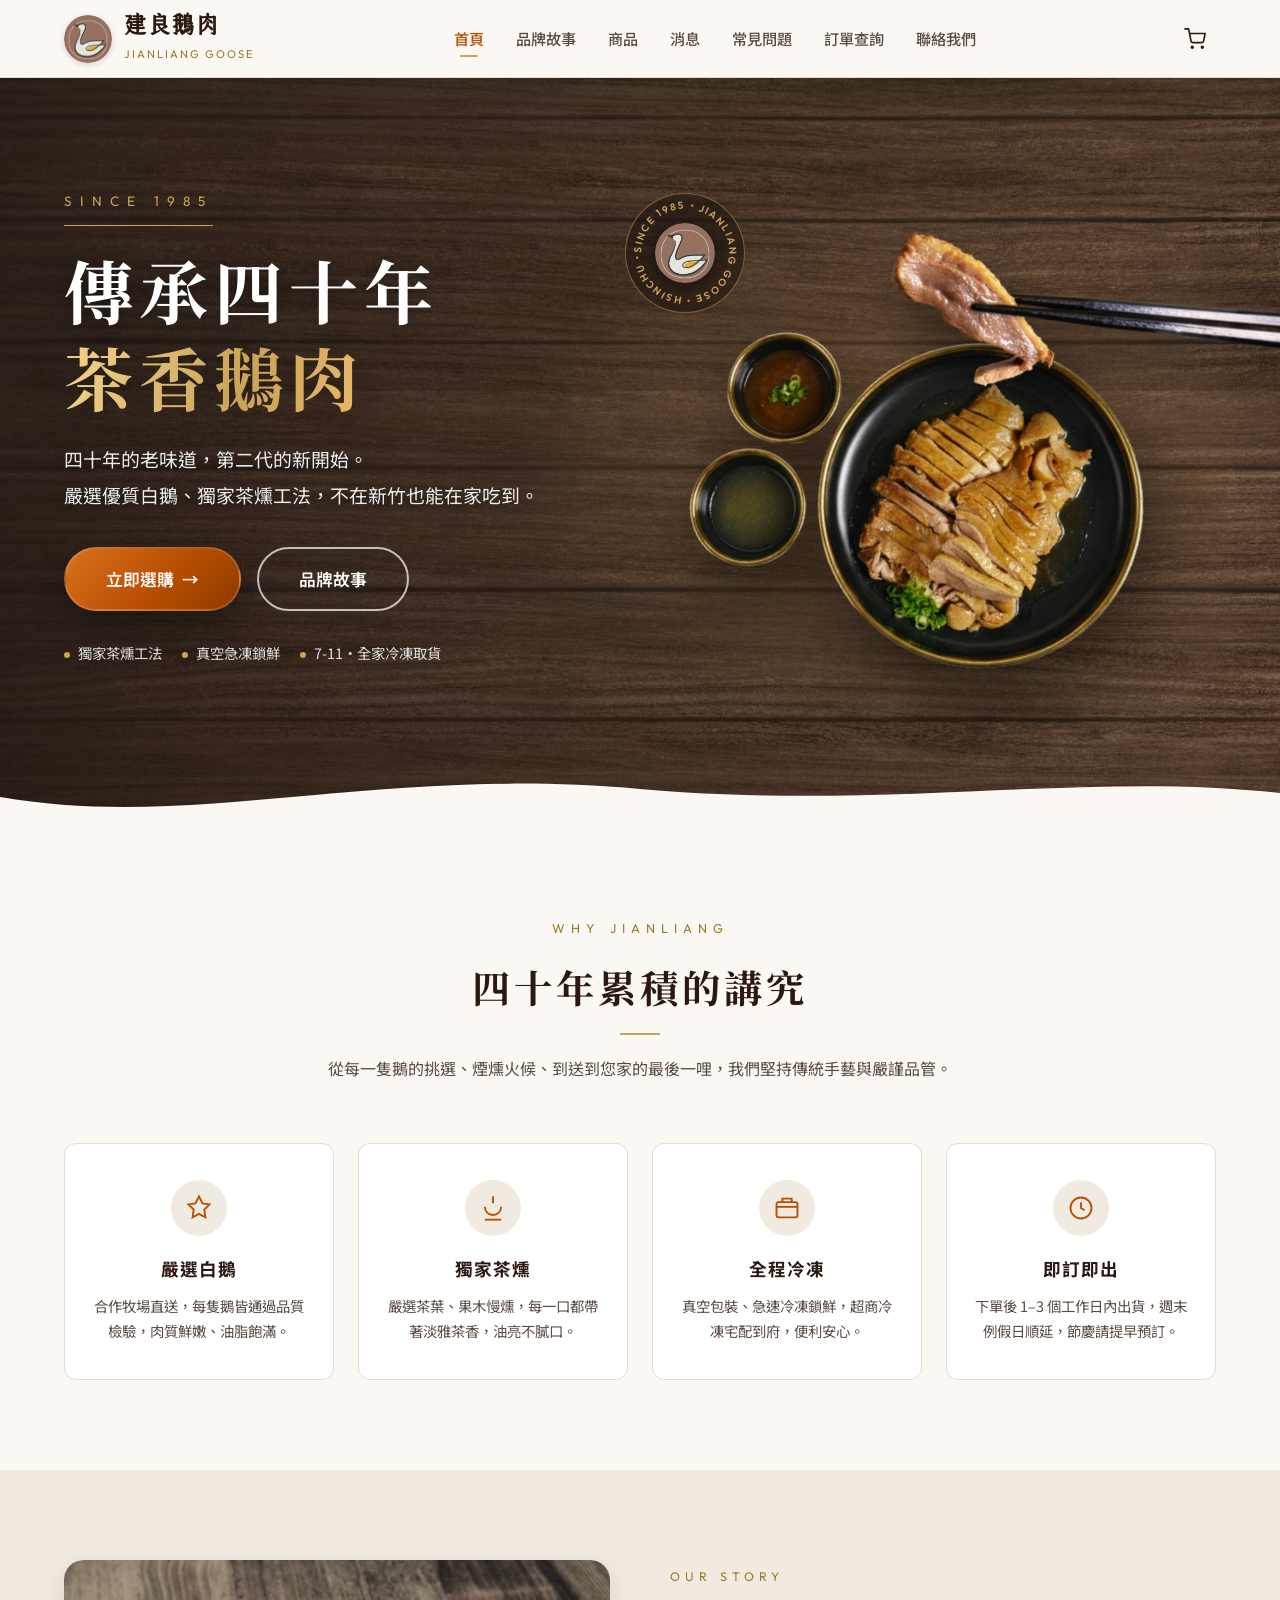
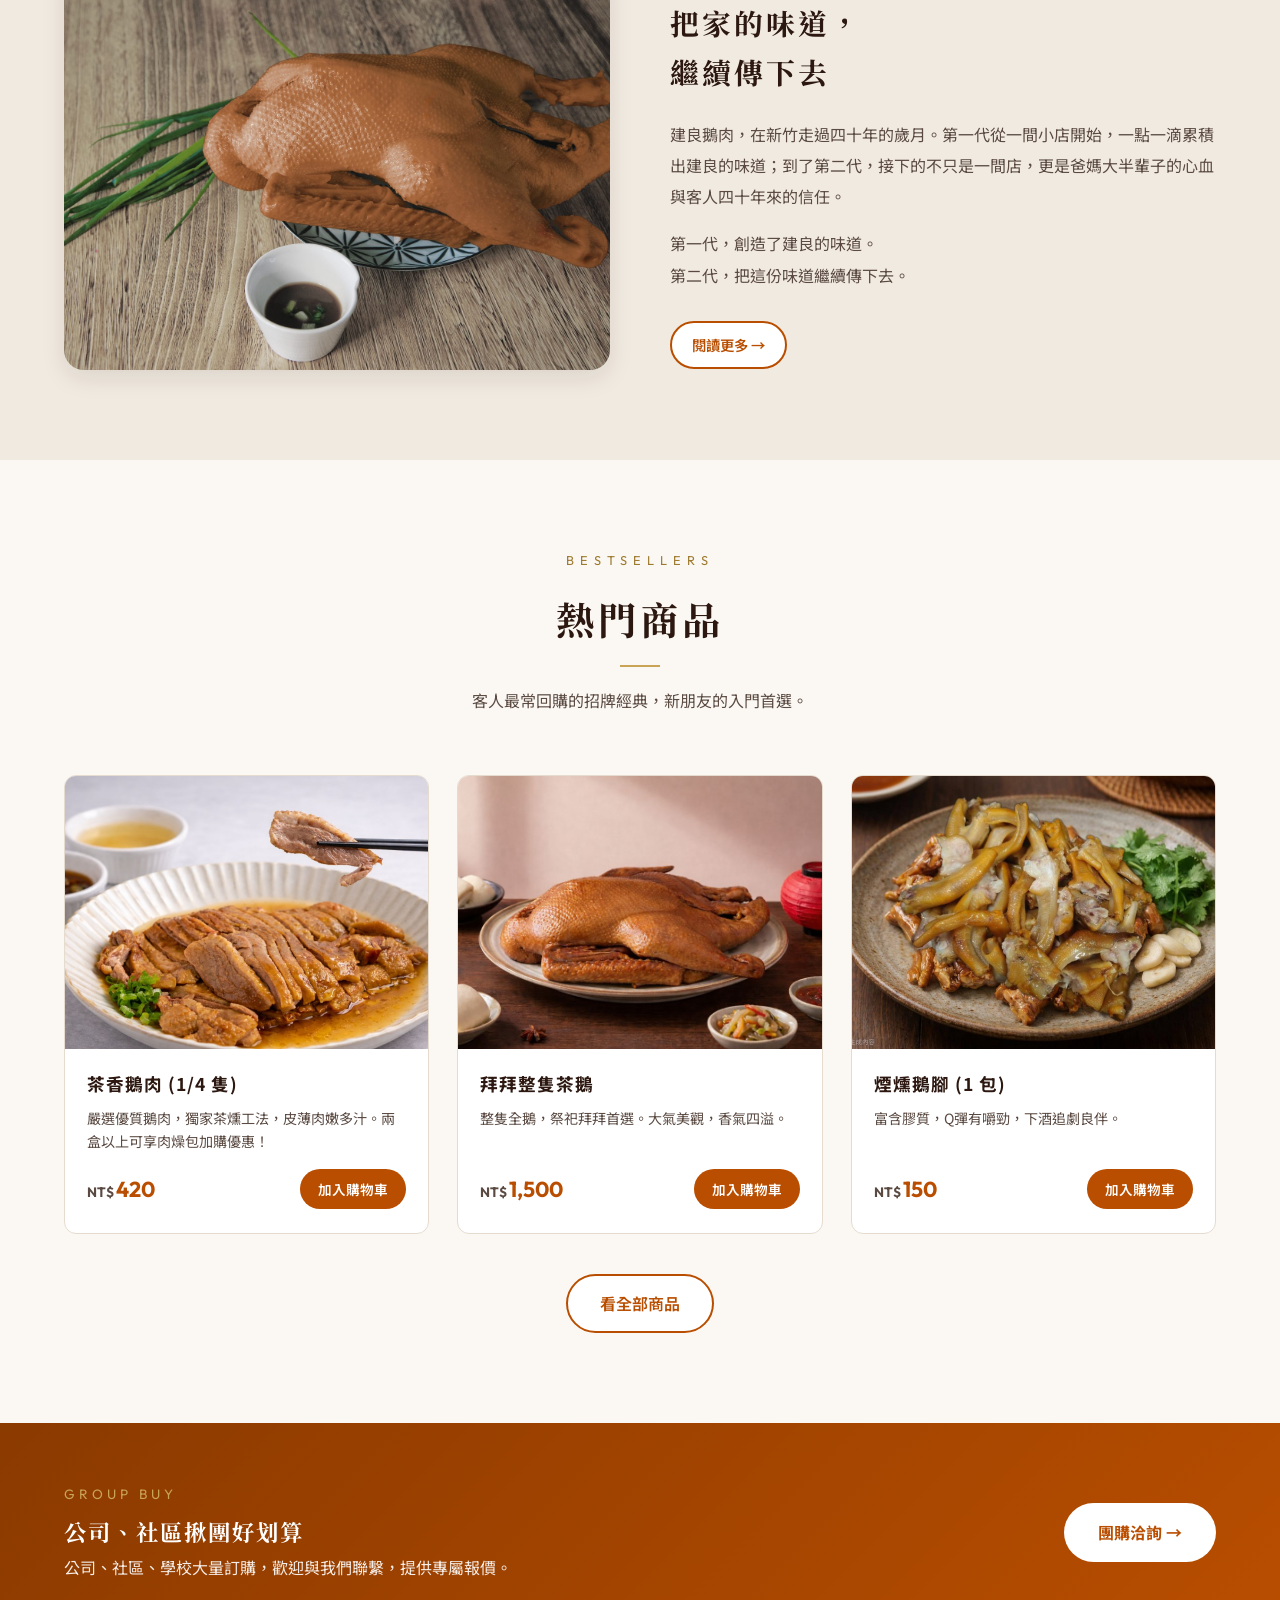
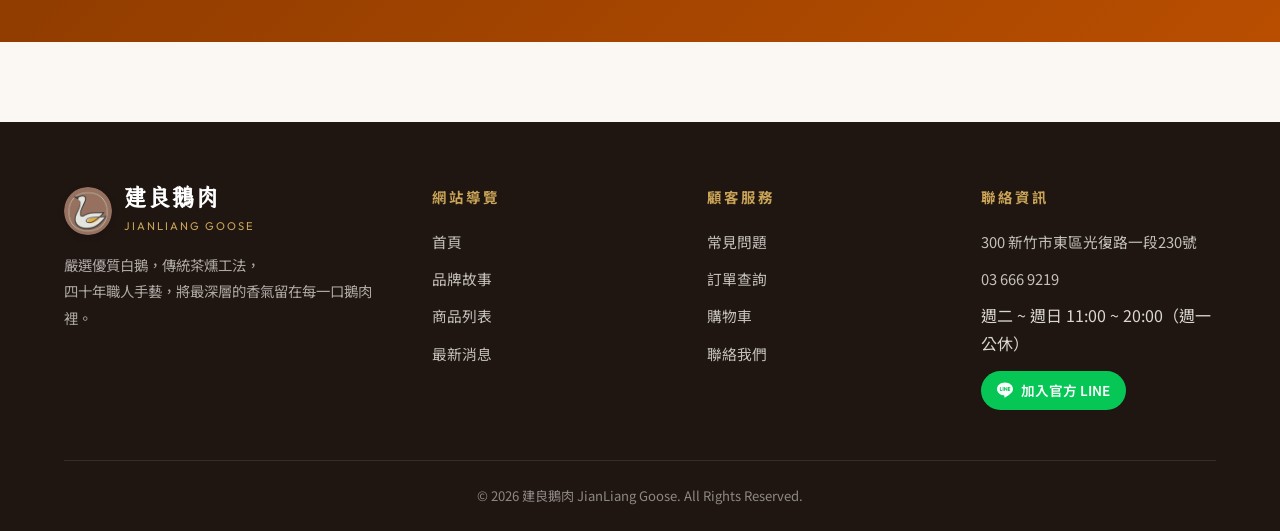
==== commit 676cac52: "官網改版：付款方式、超商門市選擇、加熱方式、品牌故事、首頁主視覺 - 付款改為 ATM／街口支付／LINE Pay，先付款後出貨，移除貨到付款 - 結帳頁新增 7-11／全家門市選擇（data/，Gi" ====
--- a/index.html
+++ b/index.html
@@ -8,25 +8,47 @@
   <link rel="preconnect" href="https://fonts.googleapis.com">
   <link rel="preconnect" href="https://fonts.gstatic.com" crossorigin>
   <link href="https://fonts.googleapis.com/css2?family=Noto+Sans+TC:wght@400;500;700&family=Noto+Serif+TC:wght@500;700&family=Outfit:wght@400;600;700&display=swap" rel="stylesheet">
-  <link rel="stylesheet" href="css/style.css?v=1">
+  <link rel="stylesheet" href="css/style.css?v=3">
 </head>
 <body>
   <div id="siteHeader"></div>
 
   <!-- Hero -->
   <section class="hero">
-    <div class="hero-inner container">
-      <span class="eyebrow">SINCE 1985</span>
-      <h1>傳承四十年・茶香鵝肉</h1>
-      <p>
-        嚴選優質白鵝，獨家茶燻工法，<br>
-        將每一片鵝肉的鮮嫩與深層香氣，封存在每一次切片的瞬間。
-      </p>
-      <div class="hero-actions">
-        <a href="products.html" class="btn btn-primary btn-lg">立即選購</a>
-        <a href="about.html" class="btn btn-outline btn-lg">品牌故事</a>
+    <div class="container hero-grid">
+      <div class="hero-copy">
+        <span class="eyebrow">SINCE 1985</span>
+        <h1>傳承四十年<br><span class="hl">茶香鵝肉</span></h1>
+        <p>
+          四十年的老味道，第二代的新開始。<br>
+          嚴選優質白鵝、獨家茶燻工法，不在新竹也能在家吃到。
+        </p>
+        <div class="hero-actions">
+          <a href="products.html" class="btn btn-primary btn-lg">立即選購 <span class="arrow">→</span></a>
+          <a href="about.html" class="btn btn-outline btn-lg">品牌故事</a>
+        </div>
+        <ul class="hero-points">
+          <li>獨家茶燻工法</li>
+          <li>真空急凍鎖鮮</li>
+          <li>7-11・全家冷凍取貨</li>
+        </ul>
+      </div>
+      <div class="hero-visual" aria-hidden="true">
+        <div class="hero-steam"><span></span><span></span><span></span></div>
+        <img src="images/hero_plate.png" alt="" class="hero-plate">
+        <img src="hero_chopsticks.png" alt="" class="hero-chopsticks">
+        <div class="hero-badge">
+          <svg viewBox="0 0 120 120">
+            <defs><path id="heroBadgePath" d="M60,60 m-44,0 a44,44 0 1,1 88,0 a44,44 0 1,1 -88,0"/></defs>
+            <text><textPath href="#heroBadgePath" textLength="274" lengthAdjust="spacing">SINCE 1985 • JIANLIANG GOOSE • HSINCHU •</textPath></text>
+          </svg>
+          <img src="brand_logo.png" alt="">
+        </div>
       </div>
     </div>
+    <svg class="hero-wave" viewBox="0 0 1440 70" preserveAspectRatio="none" aria-hidden="true">
+      <path d="M0,38 C220,72 420,6 720,30 C1000,52 1220,12 1440,34 L1440,70 L0,70 Z" fill="currentColor"/>
+    </svg>
   </section>
 
   <!-- Highlights -->
@@ -79,9 +101,9 @@
         </div>
         <div class="story-text">
           <span class="eyebrow">Our Story</span>
-          <h3>四十年的火候，<br>留住一隻鵝最美的瞬間</h3>
-          <p>從父親時代的小攤車，到今日的店面，建良鵝肉始終堅持一件事：把最純粹的茶香鵝肉，端到客人面前。</p>
-          <p>每天清晨進貨、現場處理、慢工煙燻——時間給的味道，無法取代。</p>
+          <h3>把家的味道，<br>繼續傳下去</h3>
+          <p>建良鵝肉，在新竹走過四十年的歲月。第一代從一間小店開始，一點一滴累積出建良的味道；到了第二代，接下的不只是一間店，更是爸媽大半輩子的心血與客人四十年來的信任。</p>
+          <p>第一代，創造了建良的味道。<br>第二代，把這份味道繼續傳下去。</p>
           <a href="about.html" class="btn btn-ghost btn-sm" style="margin-top:14px;">閱讀更多 →</a>
         </div>
       </div>
@@ -113,22 +135,25 @@
     <div class="container" style="display:flex; align-items:center; justify-content:space-between; gap:24px; flex-wrap:wrap; color:white;">
       <div>
         <div style="font-family: var(--font-en); letter-spacing: 4px; color: var(--accent); font-size: 0.85rem; margin-bottom: 6px;">GROUP BUY</div>
-        <h3 style="font-family: var(--font-brand); font-size: 1.4rem; letter-spacing: 2px;">公司、社區揪團好划算</h3>
-        <p style="opacity: .9; margin-top: 4px;">滿額免運、團主好禮，前往團購頁面看本期方案。</p>
+        <h3 style="font-family: var(--font-serif); font-size: 1.4rem; letter-spacing: 2px;">公司、社區揪團好划算</h3>
+        <p style="opacity: .9; margin-top: 4px;">公司、社區、學校大量訂購，歡迎與我們聯繫，提供專屬報價。</p>
       </div>
-      <a href="https://jianliang-goose.github.io/group_order/" target="_blank" class="btn" style="background: white; color: var(--primary); font-weight: 700;">前往團購頁 →</a>
+      <a href="contact.html" class="btn" style="background: white; color: var(--primary); font-weight: 700;">團購洽詢 →</a>
     </div>
   </section>
 
   <div id="siteFooter"></div>
 
   <script src="data.js"></script>
-  <script src="js/main.js?v=1"></script>
+  <script src="js/main.js?v=2"></script>
   <script src="js/shop.js?v=1"></script>
   <script>
     (async function () {
       const data = await fetchShop();
-      const featured = data.products.filter(p => p.Category === 'main' || p.Category === 'snack').slice(0, 3);
+      // 商品表沒有填分類（全部是 other）時，改列前 3 項商品
+      let featured = data.products.filter(p => p.Category === 'main' || p.Category === 'snack');
+      if (!featured.length) featured = data.products;
+      featured = featured.slice(0, 3);
       const grid = document.getElementById('featuredGrid');
       if (!featured.length) {
         grid.innerHTML = '<div style="grid-column:1/-1; text-align:center; padding:40px; color: var(--ink-mute);">商品準備中…</div>';
--- a/css/style.css
+++ b/css/style.css
@@ -40,10 +40,12 @@
 
   --font-zh: 'Noto Sans TC', 'PingFang TC', 'Microsoft JhengHei', sans-serif;
   --font-en: 'Outfit', 'Noto Sans TC', sans-serif;
-  --font-brand: 'Ningshu', 'Noto Serif TC', serif;
+  --font-brand: 'Ningshu', 'Noto Serif TC', serif;  /* 字檔只有「建良鵝肉」四字，只用在單獨出現的品牌名 */
+  --font-serif: 'Noto Serif TC', serif;
 }
 
 * { box-sizing: border-box; margin: 0; padding: 0; }
+[hidden] { display: none !important; }
 html { scroll-behavior: smooth; }
 body {
   font-family: var(--font-zh);
@@ -229,26 +231,34 @@
 /* =========================================================
    Hero
    ========================================================= */
+/* 參考團購頁：左文右圖、筷子浮動、熱氣、旋轉徽章 */
 .hero {
   position: relative;
-  min-height: 78vh;
+  min-height: calc(92vh - var(--header-h));
   display: flex;
   align-items: center;
   background:
-    linear-gradient(180deg, rgba(31, 22, 18, .25) 0%, rgba(31, 22, 18, .55) 100%),
+    radial-gradient(ellipse 45% 55% at 72% 50%, rgba(255, 186, 102, .22) 0%, transparent 70%),
+    linear-gradient(90deg, rgba(31, 22, 18, .82) 0%, rgba(31, 22, 18, .5) 45%, rgba(31, 22, 18, .2) 100%),
     url('../hero_table.jpg') center/cover no-repeat;
   color: white;
-  text-align: center;
-  padding: 80px 0;
+  padding: 56px 0 110px;
   overflow: hidden;
 }
-.hero::before {
-  content: '';
-  position: absolute; inset: 0;
-  background: radial-gradient(ellipse at center, transparent 30%, rgba(31,22,18,.4) 100%);
-  pointer-events: none;
-}
-.hero-inner { position: relative; z-index: 2; }
+.hero-grid {
+  position: relative;
+  z-index: 2;
+  display: grid;
+  grid-template-columns: 1fr 1.1fr;
+  align-items: center;
+  gap: 24px;
+  width: 100%;
+}
+.hero-copy > * { animation: heroFadeUp .8s cubic-bezier(.2, .8, .2, 1) both; }
+.hero-copy > :nth-child(2) { animation-delay: .12s; }
+.hero-copy > :nth-child(3) { animation-delay: .24s; }
+.hero-copy > :nth-child(4) { animation-delay: .36s; }
+.hero-copy > :nth-child(5) { animation-delay: .48s; }
 .hero .eyebrow {
   display: inline-block;
   font-family: var(--font-en);
@@ -256,30 +266,189 @@
   letter-spacing: 8px;
   color: var(--accent);
   text-transform: uppercase;
-  margin-bottom: 18px;
+  margin-bottom: 20px;
   padding-bottom: 12px;
   border-bottom: 1px solid var(--accent);
 }
 .hero h1 {
-  font-family: var(--font-brand);
-  font-size: clamp(2rem, 6vw, 3.6rem);
+  font-family: var(--font-serif);
+  font-size: clamp(2.4rem, 5.4vw, 4.4rem);
   font-weight: 700;
+  line-height: 1.25;
   letter-spacing: 6px;
-  margin-bottom: 20px;
-  text-shadow: 0 4px 20px rgba(0,0,0,.3);
+  margin-bottom: 22px;
+  text-shadow: 0 6px 30px rgba(0,0,0,.45);
+}
+.hero h1 .hl {
+  background: linear-gradient(100deg, #F3D48B 0%, #C9A356 60%, #E8B96A 100%);
+  -webkit-background-clip: text;
+  background-clip: text;
+  color: transparent;
+  text-shadow: none;
+  filter: drop-shadow(0 6px 24px rgba(0,0,0,.4));
 }
 .hero p {
-  font-size: clamp(1rem, 1.6vw, 1.15rem);
+  font-size: clamp(1rem, 1.6vw, 1.18rem);
   line-height: 1.9;
-  max-width: 620px;
-  margin: 0 auto 36px;
-  color: rgba(255,255,255,.9);
+  max-width: 540px;
+  margin-bottom: 34px;
+  color: rgba(255,255,255,.92);
+  text-shadow: 0 2px 12px rgba(0,0,0,.5);
+  word-break: keep-all; /* 只在標點處換行，避免單字落單 */
 }
 .hero-actions {
   display: flex;
   gap: 16px;
-  justify-content: center;
   flex-wrap: wrap;
+}
+.hero .btn-primary {
+  background: linear-gradient(135deg, var(--primary-light), var(--primary) 55%, var(--primary-dark));
+  box-shadow: 0 14px 34px rgba(0, 0, 0, .35);
+  border: 2px solid rgba(255,255,255,.15);
+}
+.hero .btn-primary:hover { transform: translateY(-3px) scale(1.03); box-shadow: 0 18px 40px rgba(185, 78, 0, .5); }
+.hero .btn-primary .arrow { transition: transform .25s; }
+.hero .btn-primary:hover .arrow { transform: translateX(4px); }
+.hero-points {
+  list-style: none;
+  display: flex;
+  flex-wrap: wrap;
+  gap: 8px 20px;
+  margin-top: 30px;
+  font-size: 0.9rem;
+  color: rgba(255,255,255,.85);
+}
+.hero-points li::before {
+  content: '';
+  display: inline-block;
+  width: 6px; height: 6px;
+  margin-right: 8px;
+  border-radius: 50%;
+  background: var(--accent);
+  vertical-align: middle;
+}
+
+.hero-visual {
+  position: relative;
+  aspect-ratio: 1 / .82;
+  pointer-events: none;
+}
+.hero-plate {
+  position: absolute;
+  width: 120%;
+  max-width: none;
+  left: -8%;
+  top: 8%;
+  transform: rotate(-12deg);
+  filter: drop-shadow(0 30px 40px rgba(0,0,0,.6));
+  animation: heroPlateIn 1.2s cubic-bezier(.2, .8, .2, 1) both;
+}
+.hero-chopsticks {
+  position: absolute;
+  width: 80%;
+  max-width: none;
+  right: -16%;
+  top: -6%;
+  transform: rotate(14deg);
+  filter: drop-shadow(20px 30px 30px rgba(0,0,0,.5));
+  animation: heroChopIn 1s .5s cubic-bezier(.2, .8, .2, 1) both, heroChopFloat 6s 1.5s ease-in-out infinite;
+}
+.hero-steam {
+  position: absolute;
+  left: 34%; top: 14%;
+  width: 34%; height: 44%;
+}
+.hero-steam span {
+  position: absolute;
+  bottom: 0;
+  width: 18px; height: 110px;
+  border-radius: 50%;
+  background: radial-gradient(ellipse at center, rgba(255,255,255,.6) 0%, rgba(255,255,255,0) 70%);
+  filter: blur(7px);
+  opacity: 0;
+  animation: heroSteam 4.8s ease-in-out infinite;
+}
+.hero-steam span:nth-child(1) { left: 18%; }
+.hero-steam span:nth-child(2) { left: 48%; animation-delay: 1.6s; }
+.hero-steam span:nth-child(3) { left: 76%; animation-delay: 3.2s; }
+.hero-badge {
+  position: absolute;
+  left: 0; top: 2%;
+  width: 120px; height: 120px;
+  z-index: 3;
+  animation: heroFadeUp .8s .9s both;
+}
+.hero-badge::before {
+  content: '';
+  position: absolute; inset: 0;
+  border-radius: 50%;
+  background: rgba(31, 22, 18, .6);
+  -webkit-backdrop-filter: blur(4px);
+  backdrop-filter: blur(4px);
+  border: 1px solid rgba(201, 163, 86, .5);
+}
+.hero-badge svg {
+  position: absolute; inset: 0;
+  width: 100%; height: 100%;
+  animation: spin 20s linear infinite;
+}
+.hero-badge text {
+  fill: var(--accent);
+  font-family: var(--font-en);
+  font-size: 10px;
+  font-weight: 600;
+  letter-spacing: 1px;
+}
+.hero-badge img {
+  position: absolute;
+  inset: 25%;
+  width: 50%; height: 50%;
+  border-radius: 50%;
+  box-shadow: 0 4px 14px rgba(0,0,0,.45);
+}
+.hero-wave {
+  position: absolute;
+  left: 0; right: 0; bottom: -1px;
+  width: 100%; height: 70px;
+  color: var(--bg);
+  z-index: 3;
+}
+
+@keyframes heroFadeUp { from { opacity: 0; transform: translateY(24px); } to { opacity: 1; transform: none; } }
+@keyframes heroPlateIn { from { opacity: 0; transform: rotate(-40deg) scale(.85); } to { opacity: 1; transform: rotate(-12deg) scale(1); } }
+@keyframes heroChopIn { from { opacity: 0; transform: translate(80px, -50px) rotate(26deg); } to { opacity: 1; transform: rotate(14deg); } }
+@keyframes heroChopFloat { 0%, 100% { transform: translateY(0) rotate(14deg); } 50% { transform: translateY(-18px) rotate(17deg); } }
+@keyframes heroSteam {
+  0% { opacity: 0; transform: translateY(30px) scaleX(1); }
+  35% { opacity: .75; }
+  100% { opacity: 0; transform: translateY(-90px) scaleX(2.4); }
+}
+
+@media (max-width: 880px) {
+  .hero {
+    min-height: 0;
+    padding: 44px 0 80px;
+    text-align: center;
+    background:
+      radial-gradient(ellipse 70% 40% at 50% 78%, rgba(255, 186, 102, .2) 0%, transparent 70%),
+      linear-gradient(180deg, rgba(31, 22, 18, .8) 0%, rgba(31, 22, 18, .45) 60%, rgba(31, 22, 18, .3) 100%),
+      url('../hero_table.jpg') center/cover no-repeat;
+  }
+  .hero-grid { grid-template-columns: 1fr; gap: 8px; }
+  .hero p { margin-left: auto; margin-right: auto; }
+  .hero-actions, .hero-points { justify-content: center; }
+  .hero-visual { width: 100%; max-width: 460px; margin: 0 auto; }
+  .hero-badge { width: 86px; height: 86px; top: 0; }
+  .hero-badge text { font-size: 10.5px; }
+  .hero-wave { height: 40px; }
+}
+@media (max-width: 480px) {
+  .hero h1 { letter-spacing: 4px; }
+  .hero-actions .btn-lg { padding: 14px 28px; }
+  .hero-chopsticks { width: 74%; right: -10%; }
+}
+@media (prefers-reduced-motion: reduce) {
+  .hero *, .hero *::before { animation: none !important; }
 }
 
 /* Page Header (smaller hero for inner pages) */
@@ -300,7 +469,7 @@
   margin-bottom: 12px;
 }
 .page-header h1 {
-  font-family: var(--font-brand);
+  font-family: var(--font-serif);
   font-size: clamp(1.8rem, 4vw, 2.6rem);
   letter-spacing: 4px;
   margin-bottom: 12px;
@@ -379,10 +548,10 @@
   color: var(--accent-dark);
   text-transform: uppercase;
   margin-bottom: 14px;
-  display: inline-block;
+  display: block;
 }
 .section-head h2 {
-  font-family: var(--font-brand);
+  font-family: var(--font-serif);
   font-size: clamp(1.8rem, 3.5vw, 2.4rem);
   letter-spacing: 4px;
   color: var(--ink);
@@ -492,7 +661,7 @@
   display: inline-block;
 }
 .story-text h3 {
-  font-family: var(--font-brand);
+  font-family: var(--font-serif);
   font-size: 1.8rem;
   letter-spacing: 3px;
   margin-bottom: 22px;
@@ -657,7 +826,7 @@
   margin-bottom: 10px;
 }
 .product-info h1 {
-  font-family: var(--font-brand);
+  font-family: var(--font-serif);
   font-size: 2rem;
   letter-spacing: 3px;
   margin-bottom: 18px;
@@ -890,7 +1059,7 @@
   margin-bottom: 20px;
 }
 .form-card h2 {
-  font-family: var(--font-brand);
+  font-family: var(--font-serif);
   font-size: 1.3rem;
   letter-spacing: 2px;
   margin-bottom: 6px;
@@ -1065,7 +1234,7 @@
   font-size: 2.4rem;
 }
 .success-card h1 {
-  font-family: var(--font-brand);
+  font-family: var(--font-serif);
   font-size: 1.8rem;
   letter-spacing: 3px;
   margin-bottom: 10px;
@@ -1145,7 +1314,7 @@
   padding: 0 8px;
 }
 .faq-item.open .faq-a {
-  max-height: 600px;
+  max-height: 1400px;
   padding: 0 8px 22px;
 }
 
@@ -1216,7 +1385,7 @@
   padding: 28px;
 }
 .contact-info h2 {
-  font-family: var(--font-brand);
+  font-family: var(--font-serif);
   font-size: 1.3rem;
   letter-spacing: 2px;
   margin-bottom: 18px;
@@ -1400,3 +1569,266 @@
   flex-shrink: 0;
 }
 .tracking-card .field-row .val { color: var(--ink); flex: 1; }
+
+/* =========================================================
+   Checkout - 超商門市選擇
+   ========================================================= */
+.store-search { position: relative; }
+.store-search svg {
+  position: absolute;
+  left: 14px; top: 50%;
+  transform: translateY(-50%);
+  color: var(--ink-mute);
+  pointer-events: none;
+}
+.store-search .form-input { padding-left: 42px; }
+.store-results {
+  position: absolute;
+  z-index: 30;
+  left: 0; right: 0;
+  top: calc(100% + 6px);
+  max-height: 320px;
+  overflow-y: auto;
+  list-style: none;
+  background: var(--white);
+  border: 1px solid var(--line);
+  border-radius: var(--r-sm);
+  box-shadow: var(--shadow-md);
+}
+.store-results li {
+  padding: 10px 14px;
+  border-bottom: 1px solid var(--line);
+  cursor: pointer;
+}
+.store-results li:last-child { border-bottom: none; }
+.store-results li[data-i]:hover,
+.store-results li.active { background: rgba(185, 78, 0, .06); }
+.store-results .r-name { font-weight: 600; font-size: 0.95rem; color: var(--ink); }
+.store-results .r-id {
+  font-family: var(--font-en);
+  font-size: 0.8rem;
+  font-weight: 600;
+  color: var(--primary);
+  margin-left: 8px;
+}
+.store-results .r-addr { font-size: 0.82rem; color: var(--ink-mute); }
+.store-results .r-more {
+  font-size: 0.82rem;
+  color: var(--ink-mute);
+  text-align: center;
+  cursor: default;
+}
+.store-or {
+  display: flex;
+  align-items: center;
+  gap: 12px;
+  margin: 14px 0 10px;
+  font-size: 0.8rem;
+  color: var(--ink-mute);
+}
+.store-or::before, .store-or::after { content: ''; flex: 1; height: 1px; background: var(--line); }
+.store-selects {
+  display: grid;
+  grid-template-columns: 1fr 1fr 2fr;
+  gap: 10px;
+}
+.store-selects .form-select { padding: 11px 10px; }
+@media (max-width: 600px) {
+  .store-selects { grid-template-columns: 1fr 1fr; }
+  .store-selects #storeSelect { grid-column: 1 / -1; }
+}
+.store-status { font-size: 0.85rem; color: var(--ink-mute); margin-top: 10px; }
+.store-selected {
+  margin-top: 14px;
+  padding: 14px 16px;
+  border: 1.5px solid var(--primary);
+  border-radius: var(--r-sm);
+  background: rgba(185, 78, 0, .04);
+  line-height: 1.6;
+}
+.store-selected-tag { font-size: 0.78rem; font-weight: 700; color: var(--success); margin-bottom: 2px; }
+.store-selected-name { font-weight: 700; font-size: 1.02rem; color: var(--ink); }
+.store-selected-id {
+  font-family: var(--font-en);
+  font-size: 0.85rem;
+  font-weight: 600;
+  color: var(--primary);
+  margin-left: 10px;
+}
+.store-selected-addr { font-size: 0.88rem; color: var(--ink-soft); }
+.store-selected-note { font-size: 0.82rem; color: #9A6700; margin-top: 4px; }
+.store-help {
+  display: flex;
+  justify-content: space-between;
+  align-items: flex-start;
+  gap: 6px 16px;
+  flex-wrap: wrap;
+  margin-top: 10px;
+}
+.store-help > span { flex: 1 1 240px; }
+.link-btn {
+  color: var(--primary);
+  font-size: 0.82rem;
+  font-weight: 600;
+  text-decoration: underline;
+  text-underline-offset: 3px;
+  white-space: nowrap;
+}
+#storeManualMode .form-help a { color: var(--primary); font-weight: 600; }
+
+/* 收款 QR Code */
+.pay-qr {
+  display: flex;
+  align-items: center;
+  gap: 18px;
+}
+.pay-qr img,
+.pay-qr-placeholder {
+  flex-shrink: 0;
+  width: 150px; height: 150px;
+  border-radius: var(--r-sm);
+  background: var(--white);
+}
+.pay-qr img { object-fit: contain; padding: 6px; border: 1px solid var(--line); }
+.pay-qr-placeholder {
+  display: flex;
+  align-items: center;
+  justify-content: center;
+  text-align: center;
+  font-size: 0.82rem;
+  line-height: 1.6;
+  color: var(--ink-mute);
+  border: 2px dashed var(--line);
+}
+@media (max-width: 480px) {
+  .pay-qr { flex-direction: column; align-items: flex-start; }
+  .pay-qr img, .pay-qr-placeholder { width: 180px; height: 180px; }
+}
+
+/* =========================================================
+   加熱方式（仿加熱方式小卡：咖啡色弧形標題 + 米色底）
+   ========================================================= */
+.heating-guide {
+  position: relative;
+  overflow: hidden;
+  background: #F7EFDC;
+  border-radius: var(--r-lg);
+  padding: 0 40px 40px;
+  color: #3E3A39;
+}
+/* 咖啡色標題區，底部是左低右高的弧線 */
+.heating-head {
+  position: relative;
+  margin: 0 -40px 32px;
+  padding: 30px 40px 58px;
+  background: #B48D7A;
+  clip-path: ellipse(78% 100% at 32% 0);
+}
+.heating-head h2 {
+  font-family: var(--font-serif);
+  font-size: clamp(1.8rem, 4vw, 2.5rem);
+  letter-spacing: 8px;
+  line-height: 1.2;
+  color: #F7EFDC;
+}
+.heating-head p { font-size: 0.92rem; color: rgba(247, 239, 220, .92); margin-top: 6px; }
+.heating-grid {
+  position: relative;
+  display: grid;
+  grid-template-columns: repeat(3, 1fr);
+  gap: 28px;
+}
+.heating-illust {
+  height: 150px;
+  display: flex;
+  align-items: flex-end;
+  justify-content: center;
+  margin-bottom: 18px;
+}
+.heating-illust img { height: 100%; width: auto; }
+.heating-item h3 {
+  font-family: var(--font-serif);
+  font-size: 1.3rem;
+  letter-spacing: 4px;
+  text-align: center;
+  margin-bottom: 8px;
+  color: #3E3A39;
+}
+.heating-item p {
+  max-width: 250px;
+  margin: 0 auto;
+  font-size: 0.92rem;
+  line-height: 1.85;
+  color: #5A4E48;
+}
+.heating-item .nowrap { white-space: nowrap; }
+.faq-a .heating-guide { margin: 4px 0 14px; }
+.faq-a .heating-illust { height: 120px; }
+@media (max-width: 720px) {
+  .heating-guide { padding: 0 22px 30px; }
+  .heating-head { margin: 0 -22px 26px; padding: 26px 22px 50px; clip-path: ellipse(95% 100% at 40% 0); }
+  .heating-grid { grid-template-columns: 1fr; gap: 22px; }
+  .heating-item {
+    display: grid;
+    grid-template-columns: 110px 1fr;
+    column-gap: 16px;
+    align-items: center;
+  }
+  .heating-illust,
+  .faq-a .heating-illust { grid-row: span 2; height: 96px; margin: 0; }
+  .heating-item h3 { text-align: left; font-size: 1.1rem; margin-bottom: 2px; align-self: end; }
+  .heating-item p { max-width: none; margin: 0; align-self: start; }
+}
+
+/* =========================================================
+   品牌故事
+   ========================================================= */
+.story-lead {
+  text-align: center;
+  font-family: var(--font-serif);
+  font-size: clamp(1.3rem, 3vw, 1.9rem);
+  letter-spacing: 4px;
+  color: var(--ink);
+  margin-bottom: 70px;
+}
+.story-lead::after {
+  content: '';
+  display: block;
+  width: 40px; height: 2px;
+  margin: 22px auto 0;
+  background: var(--accent);
+}
+.story-quote {
+  max-width: 720px;
+  margin: 0 auto;
+  text-align: center;
+}
+.story-quote p {
+  font-family: var(--font-serif);
+  font-size: clamp(1.4rem, 3.4vw, 2.1rem);
+  line-height: 1.8;
+  letter-spacing: 4px;
+  color: var(--ink);
+}
+.story-quote p::before {
+  content: '“';
+  display: block;
+  font-family: Georgia, serif;
+  font-size: 4rem;
+  line-height: 1;
+  color: var(--accent);
+}
+.story-quote footer {
+  margin-top: 26px;
+  font-size: 1rem;
+  letter-spacing: 2px;
+  color: var(--ink-soft);
+}
+.story-quote footer .brand {
+  display: block;
+  font-family: var(--font-brand);
+  font-size: 1.2rem;
+  letter-spacing: 6px;
+  color: var(--primary);
+  margin-bottom: 4px;
+}
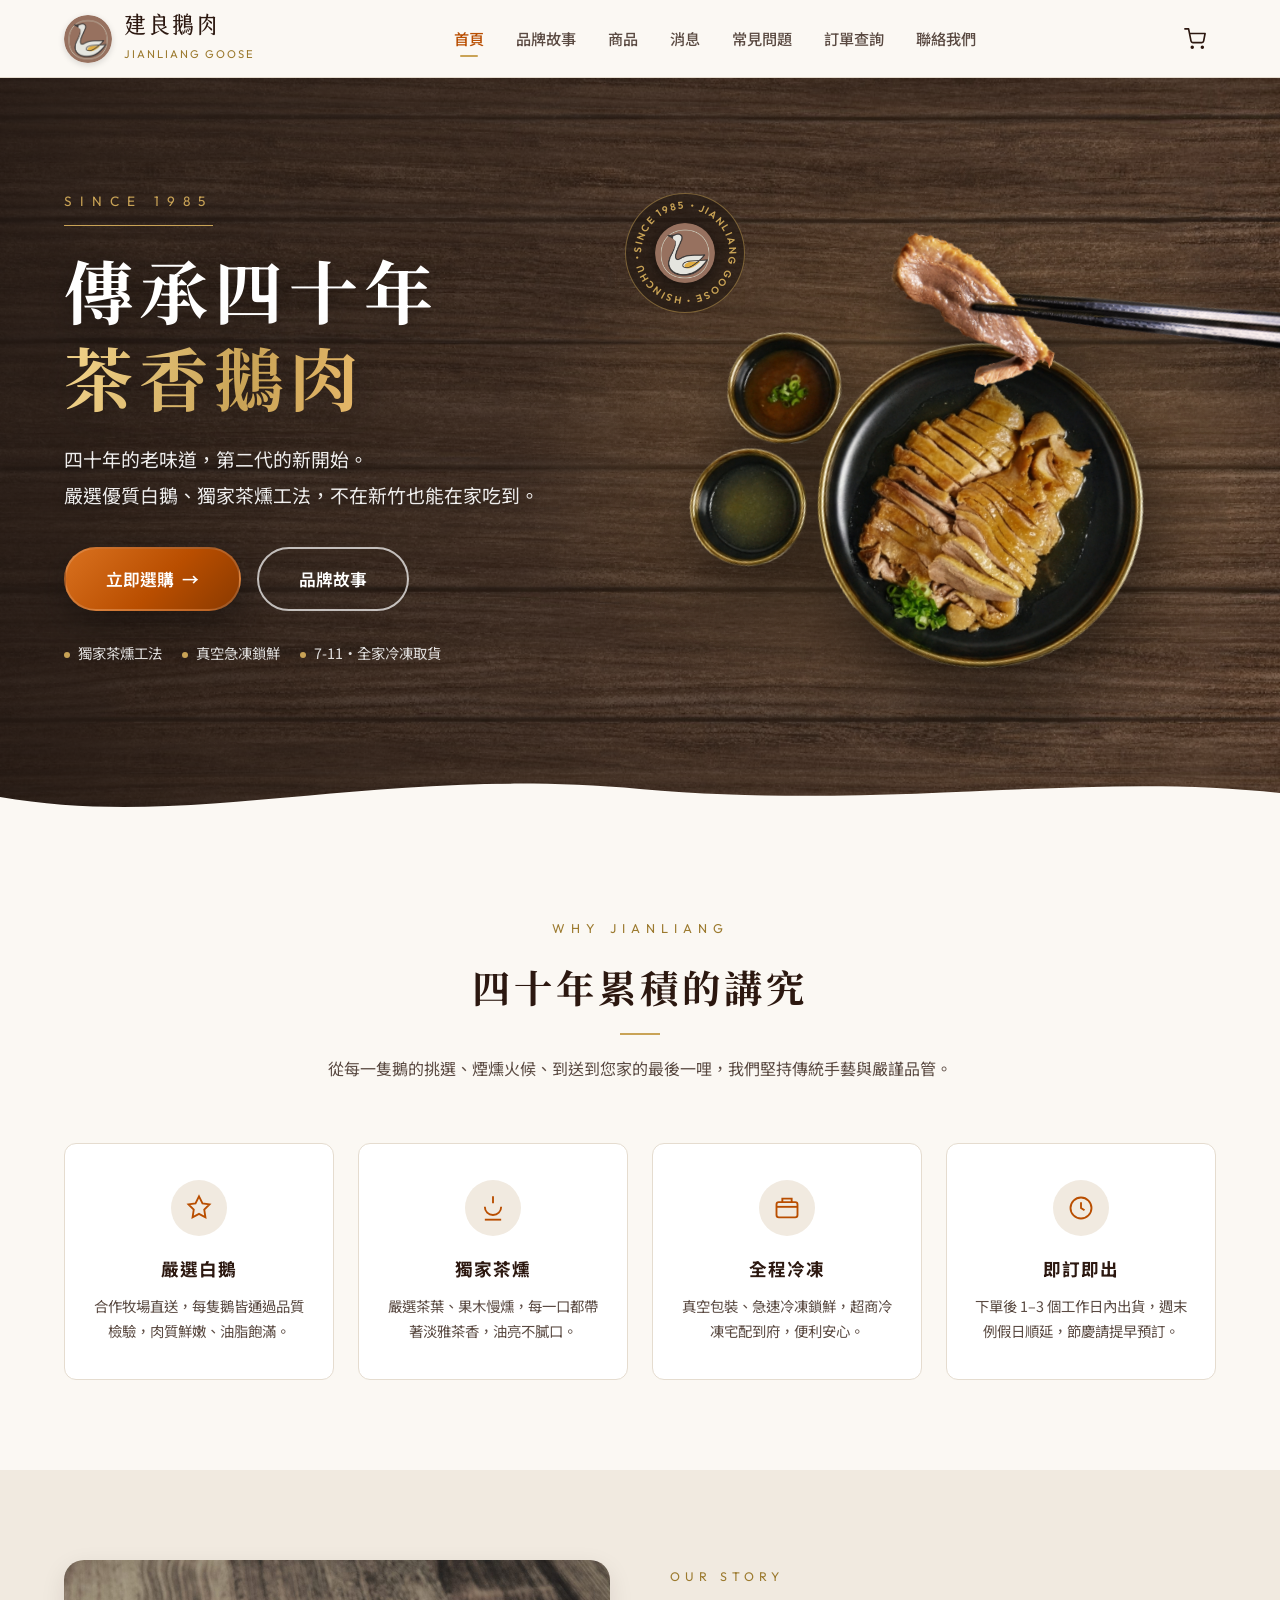
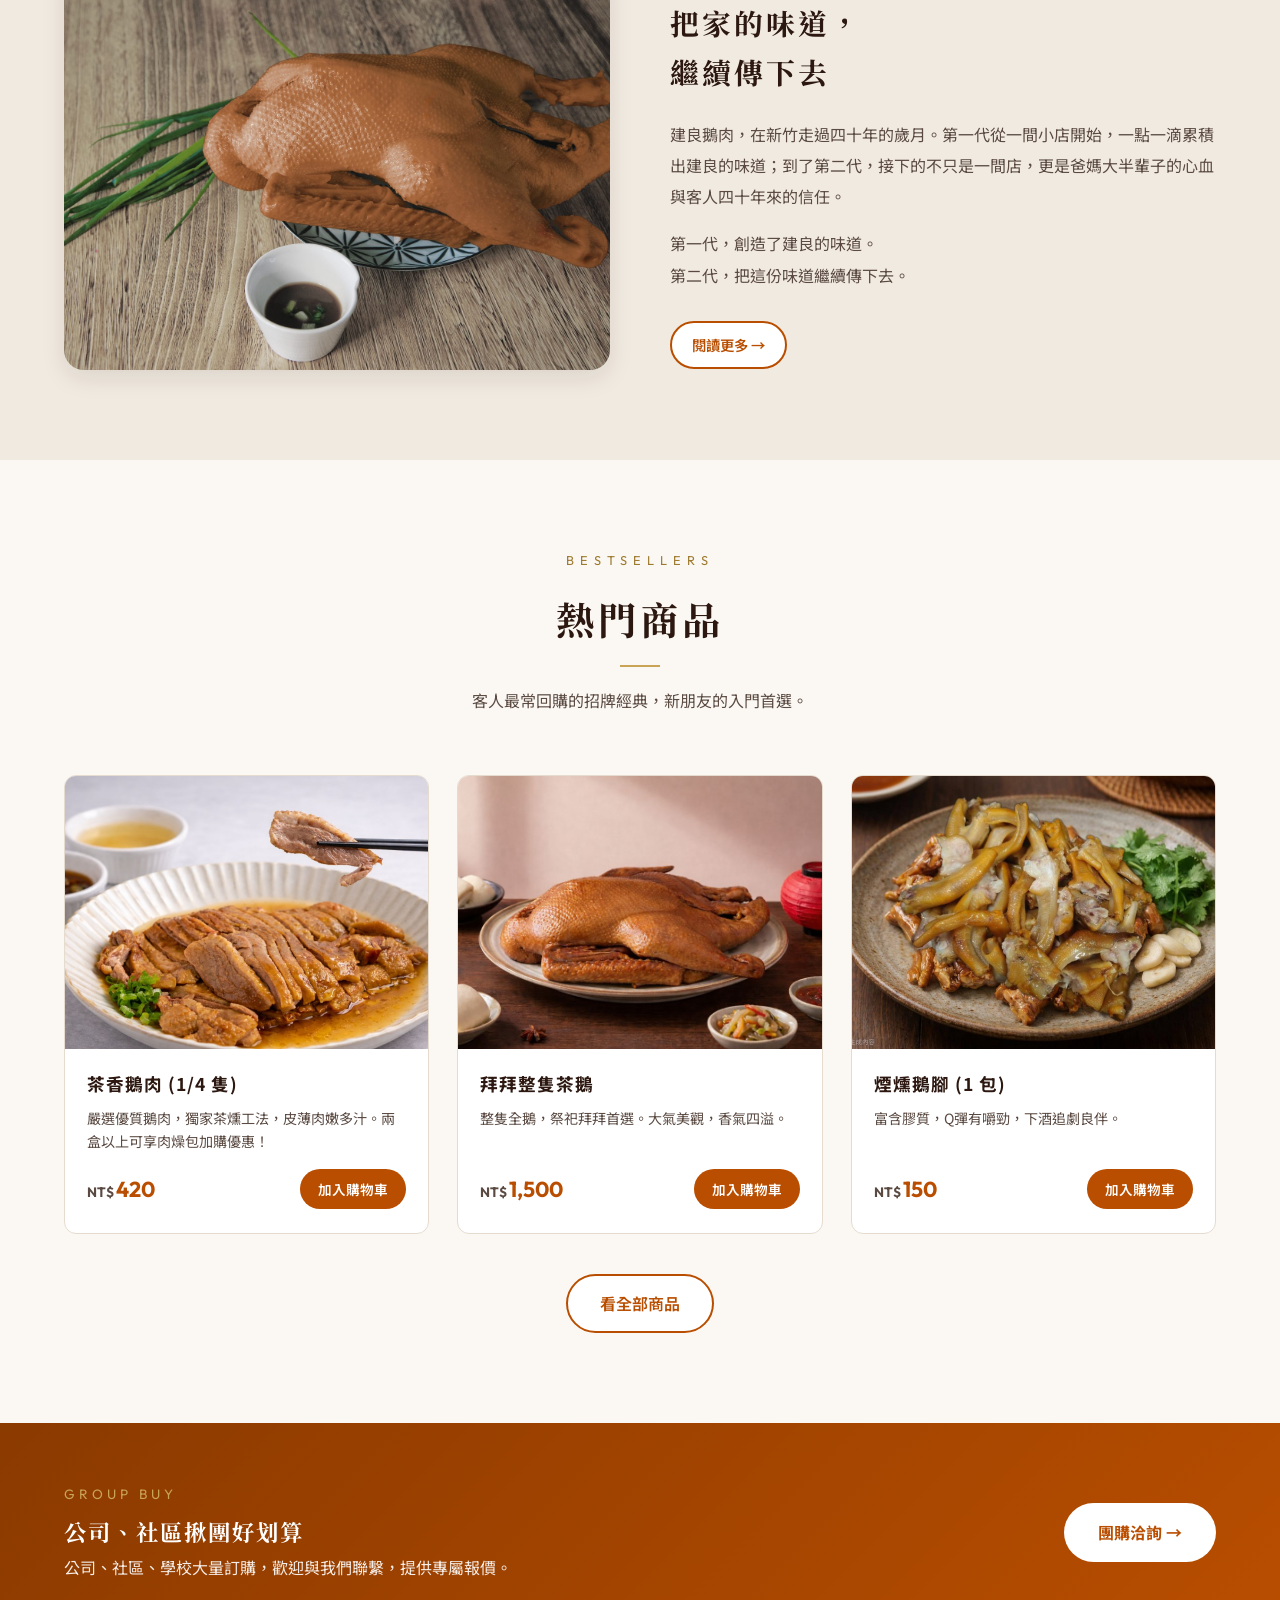
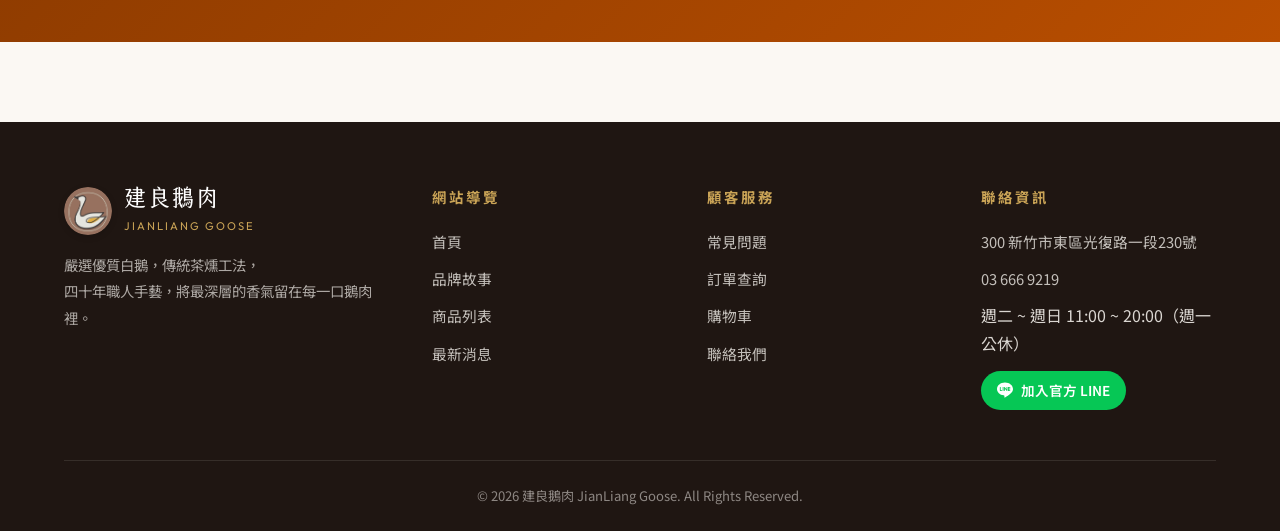
==== commit edde429d: "品牌名凝書體改用正常字重，避免瀏覽器硬加粗 Co-Authored-By: Claude Opus 5.5 <noreply@anthropic.com>" ====
--- a/index.html
+++ b/index.html
@@ -8,7 +8,7 @@
   <link rel="preconnect" href="https://fonts.googleapis.com">
   <link rel="preconnect" href="https://fonts.gstatic.com" crossorigin>
   <link href="https://fonts.googleapis.com/css2?family=Noto+Sans+TC:wght@400;500;700&family=Noto+Serif+TC:wght@500;700&family=Outfit:wght@400;600;700&display=swap" rel="stylesheet">
-  <link rel="stylesheet" href="css/style.css?v=3">
+  <link rel="stylesheet" href="css/style.css?v=4">
 </head>
 <body>
   <div id="siteHeader"></div>
--- a/css/style.css
+++ b/css/style.css
@@ -111,7 +111,7 @@
 .brand-link .brand-zh {
   font-family: var(--font-brand);
   font-size: 1.4rem;
-  font-weight: 700;
+  font-weight: normal;  /* 凝書體只有一種粗細，設粗體會被瀏覽器硬加粗 */
   color: var(--ink);
   letter-spacing: 2px;
   line-height: 1;
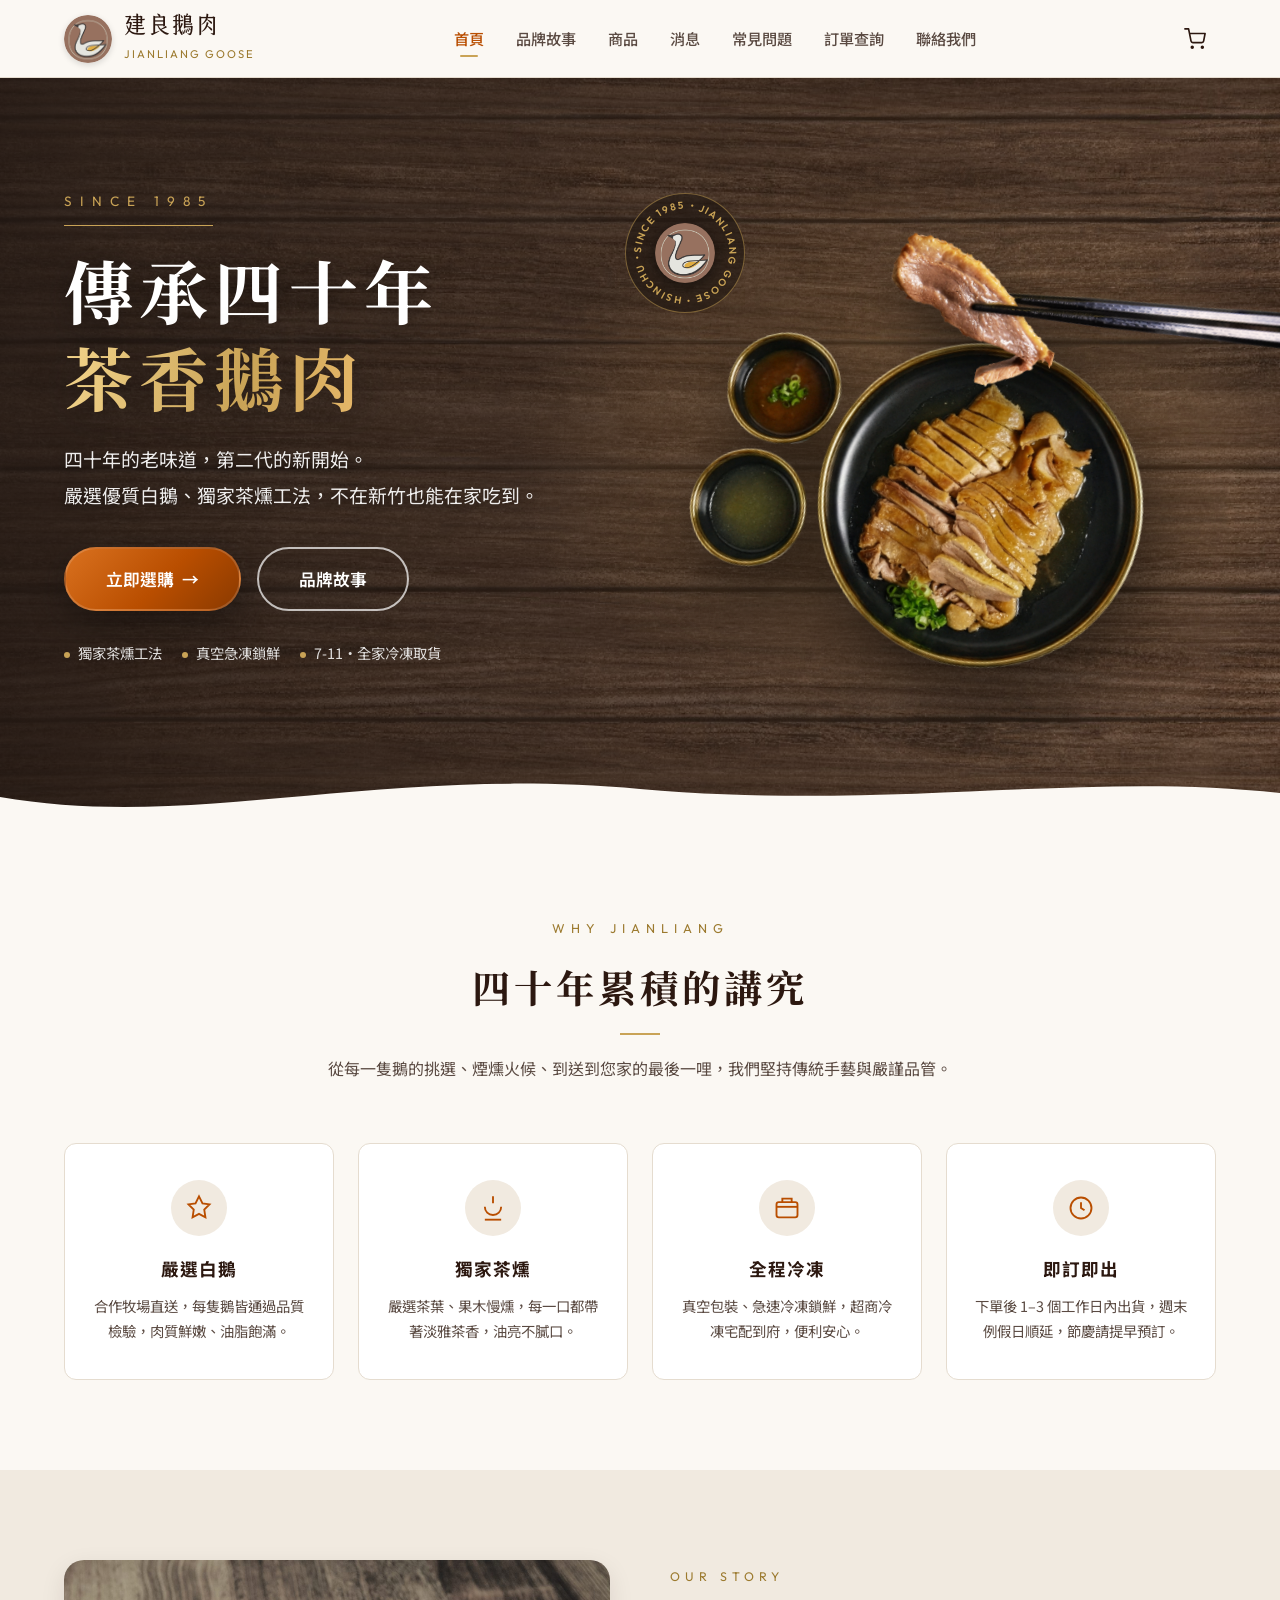
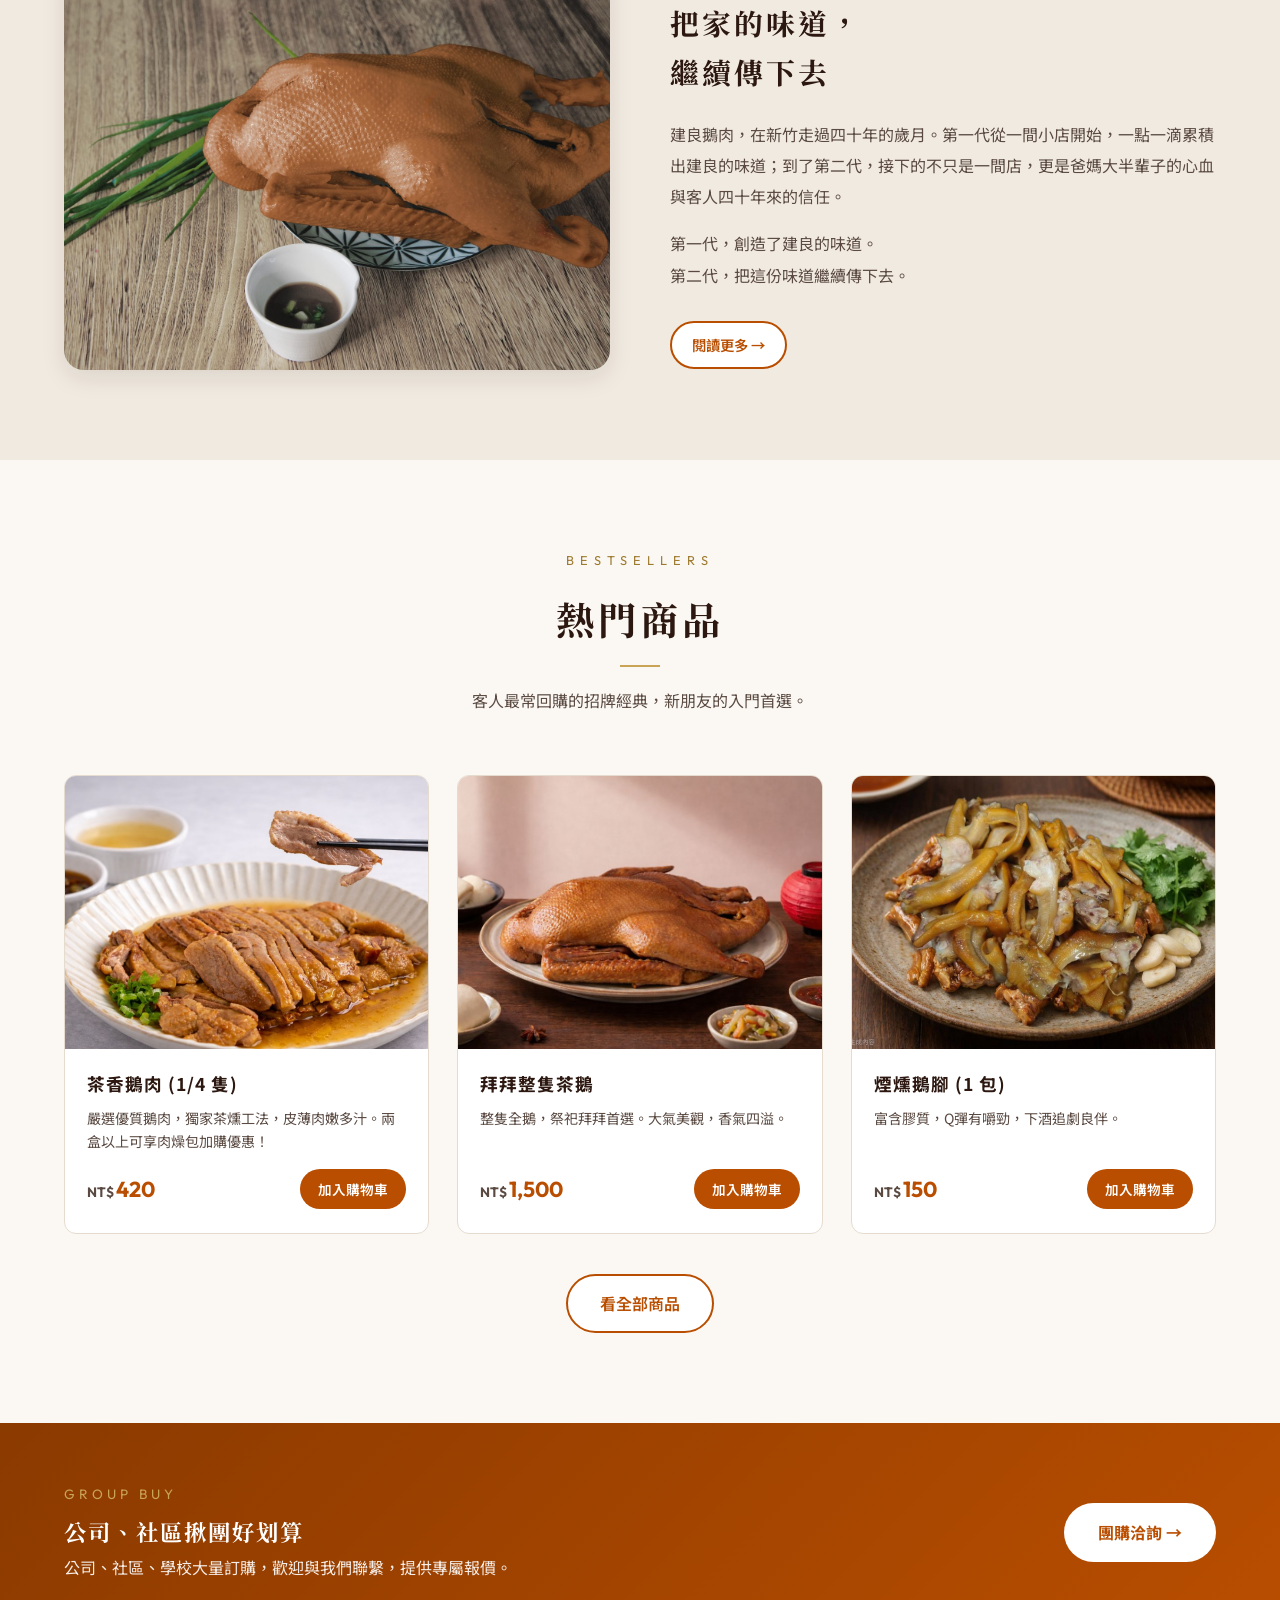
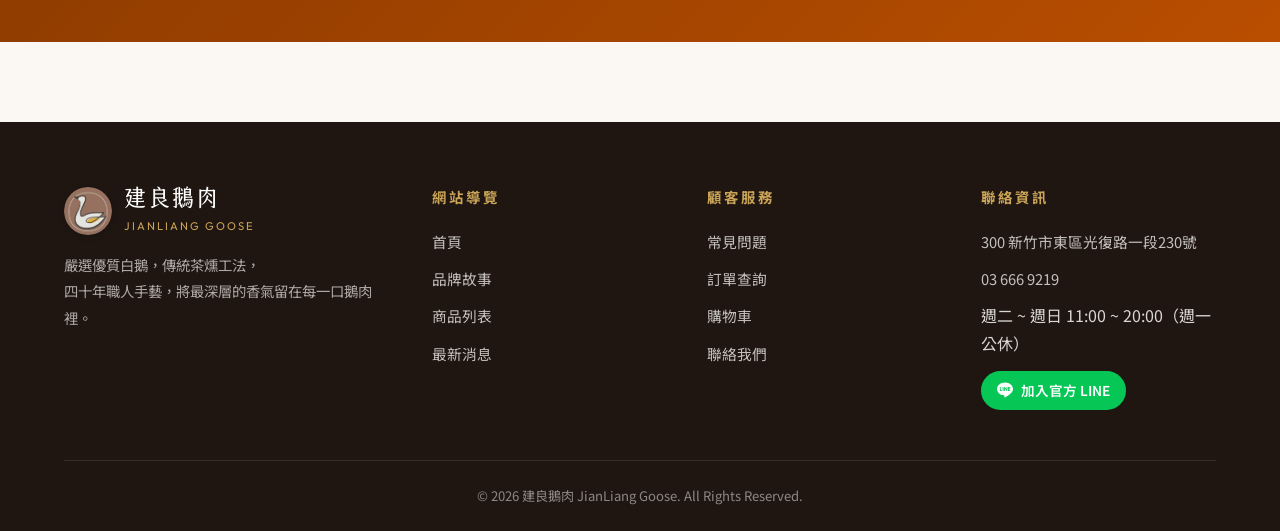
==== commit 333f8e7c: "新增網站後台，前台改由後台設定管理 - admin.html：訂單（對帳、狀態、店家備註、複製寄件資料）、商品（新增／修改／照片上傳／下架／排序）、客戶名單（匯出）、最新消息、網站設定 - 結帳頁的轉" ====
--- a/index.html
+++ b/index.html
@@ -8,7 +8,7 @@
   <link rel="preconnect" href="https://fonts.googleapis.com">
   <link rel="preconnect" href="https://fonts.gstatic.com" crossorigin>
   <link href="https://fonts.googleapis.com/css2?family=Noto+Sans+TC:wght@400;500;700&family=Noto+Serif+TC:wght@500;700&family=Outfit:wght@400;600;700&display=swap" rel="stylesheet">
-  <link rel="stylesheet" href="css/style.css?v=4">
+  <link rel="stylesheet" href="css/style.css?v=5">
 </head>
 <body>
   <div id="siteHeader"></div>
@@ -145,8 +145,8 @@
   <div id="siteFooter"></div>
 
   <script src="data.js"></script>
-  <script src="js/main.js?v=2"></script>
-  <script src="js/shop.js?v=1"></script>
+  <script src="js/main.js?v=3"></script>
+  <script src="js/shop.js?v=3"></script>
   <script>
     (async function () {
       const data = await fetchShop();
--- a/css/style.css
+++ b/css/style.css
@@ -87,6 +87,17 @@
   transition: box-shadow .2s;
 }
 .site-header.scrolled { box-shadow: var(--shadow-sm); }
+
+/* 網站公告（後台設定） */
+.site-announce {
+  background: var(--primary-dark);
+  color: #fff;
+  text-align: center;
+  font-size: 0.92rem;
+  line-height: 1.6;
+  padding: 10px 16px;
+  white-space: pre-line;
+}
 
 .nav-wrap {
   height: 100%;
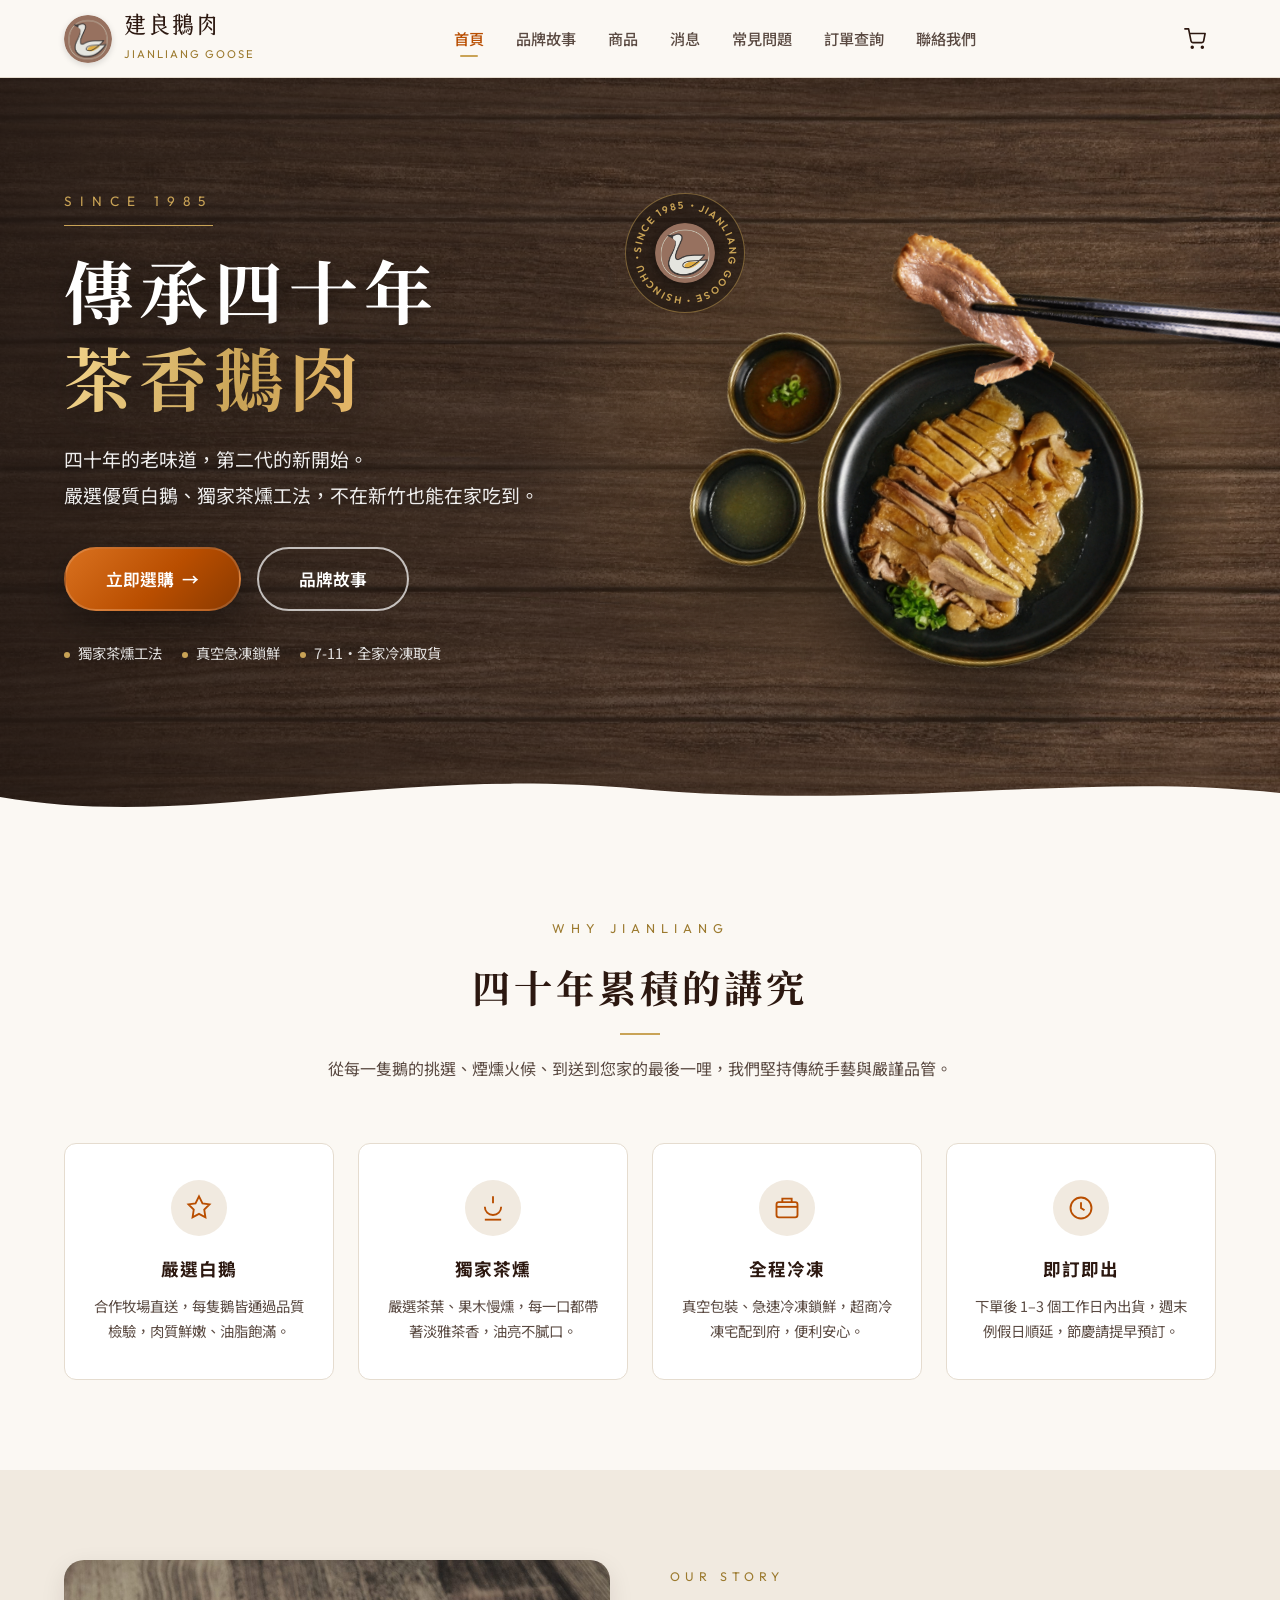
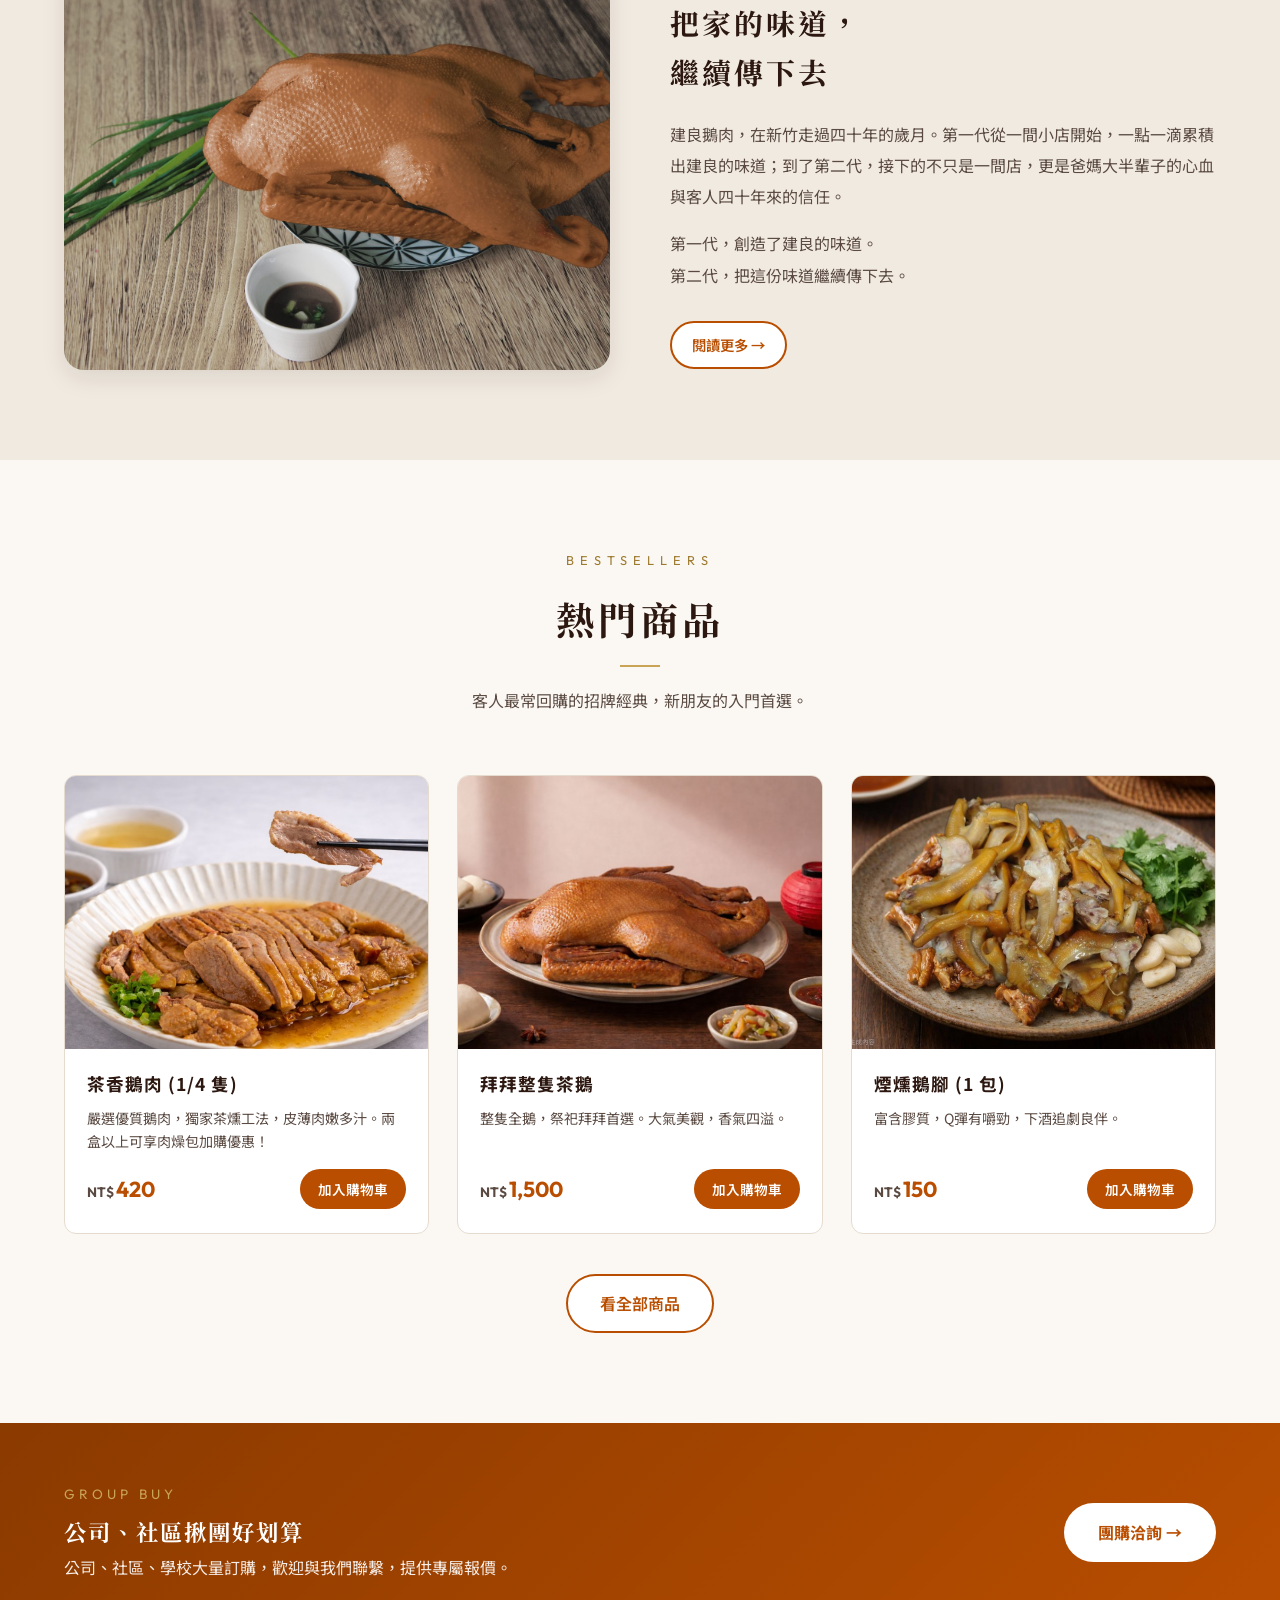
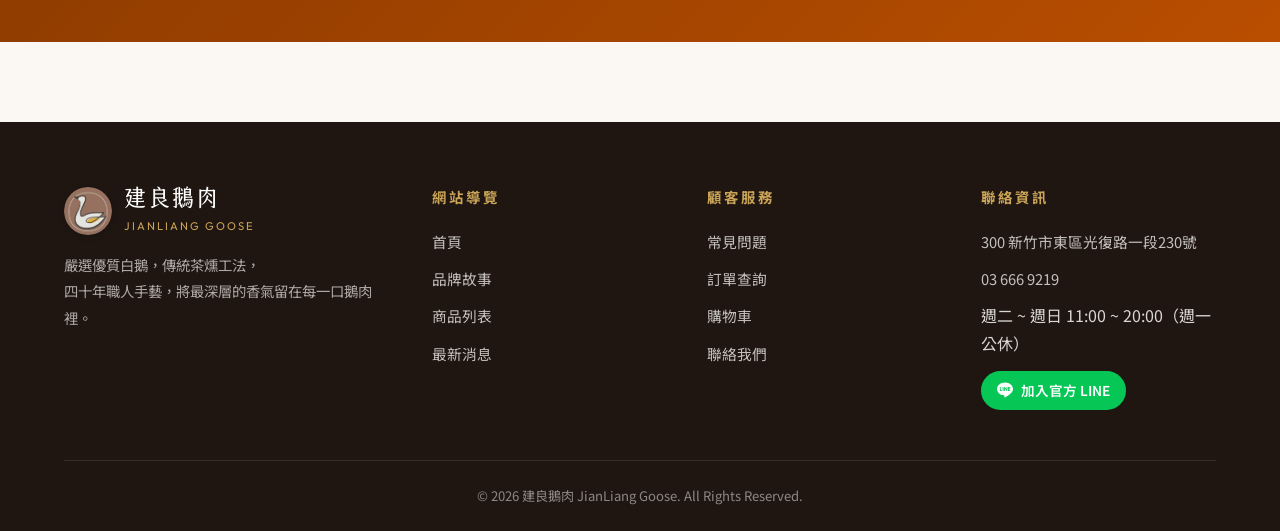
==== commit 0f6b7ce1: "手機選單收起時不再蓋住頁首；後台說明改稱依婷 - 手機版選單收起時原本只往上移 110%，底部約 26px 蓋在頁首上，店名上半部被切掉。改成整個移到畫面外並隱藏。 - 後台「說明」的聯絡人從 Eve" ====
--- a/index.html
+++ b/index.html
@@ -8,7 +8,7 @@
   <link rel="preconnect" href="https://fonts.googleapis.com">
   <link rel="preconnect" href="https://fonts.gstatic.com" crossorigin>
   <link href="https://fonts.googleapis.com/css2?family=Noto+Sans+TC:wght@400;500;700&family=Noto+Serif+TC:wght@500;700&family=Outfit:wght@400;600;700&display=swap" rel="stylesheet">
-  <link rel="stylesheet" href="css/style.css?v=5">
+  <link rel="stylesheet" href="css/style.css?v=6">
 </head>
 <body>
   <div id="siteHeader"></div>
--- a/css/style.css
+++ b/css/style.css
@@ -222,13 +222,15 @@
     flex-direction: column;
     padding: 12px;
     gap: 0;
-    transform: translateY(-110%);
-    transition: transform .25s;
+    /* 收起時整個移到畫面外並隱藏；只移 -110% 的話，選單底部會蓋住頁首上緣 */
+    transform: translateY(calc(-100% - var(--header-h)));
+    visibility: hidden;
+    transition: transform .25s, visibility 0s .25s;
     box-shadow: var(--shadow-md);
     max-height: calc(100vh - var(--header-h));
     overflow-y: auto;
   }
-  .nav-menu.open { transform: translateY(0); }
+  .nav-menu.open { transform: translateY(0); visibility: visible; transition: transform .25s; }
   .nav-menu li { width: 100%; }
   .nav-menu a {
     display: block;
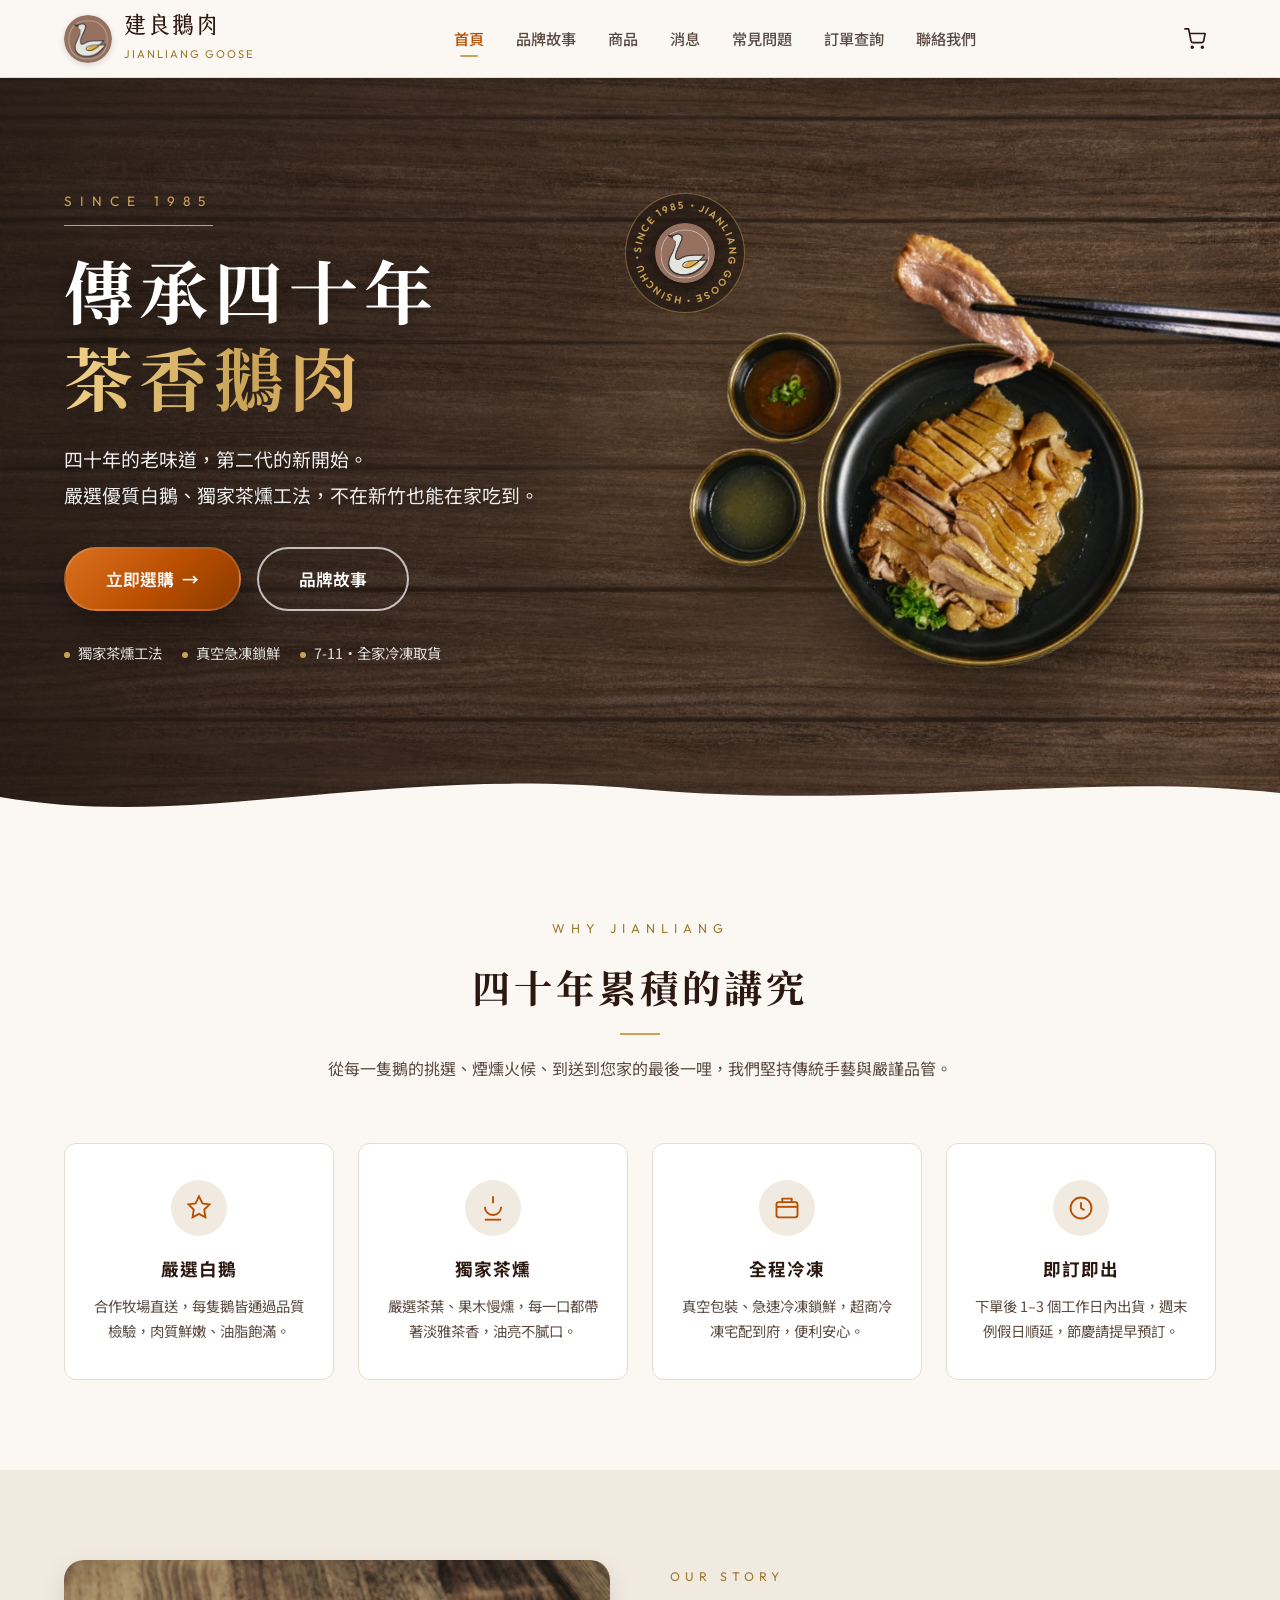
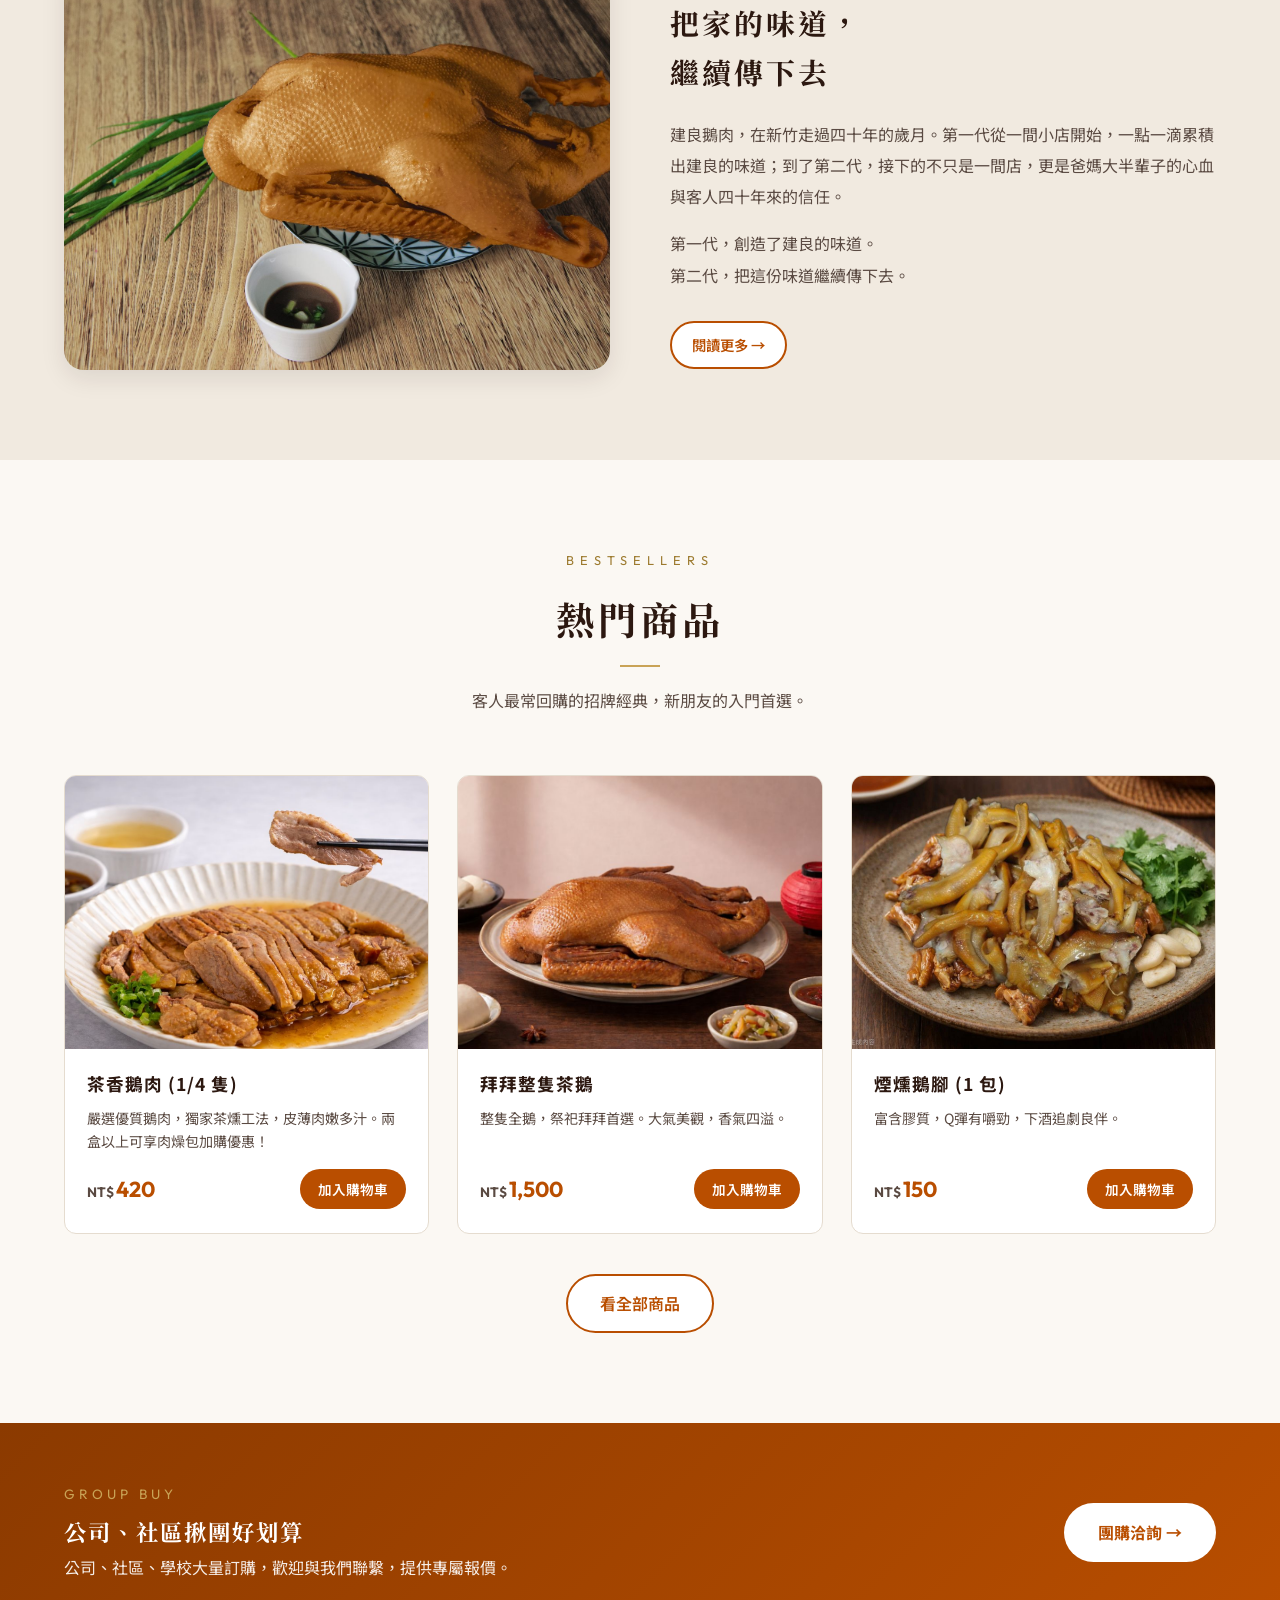
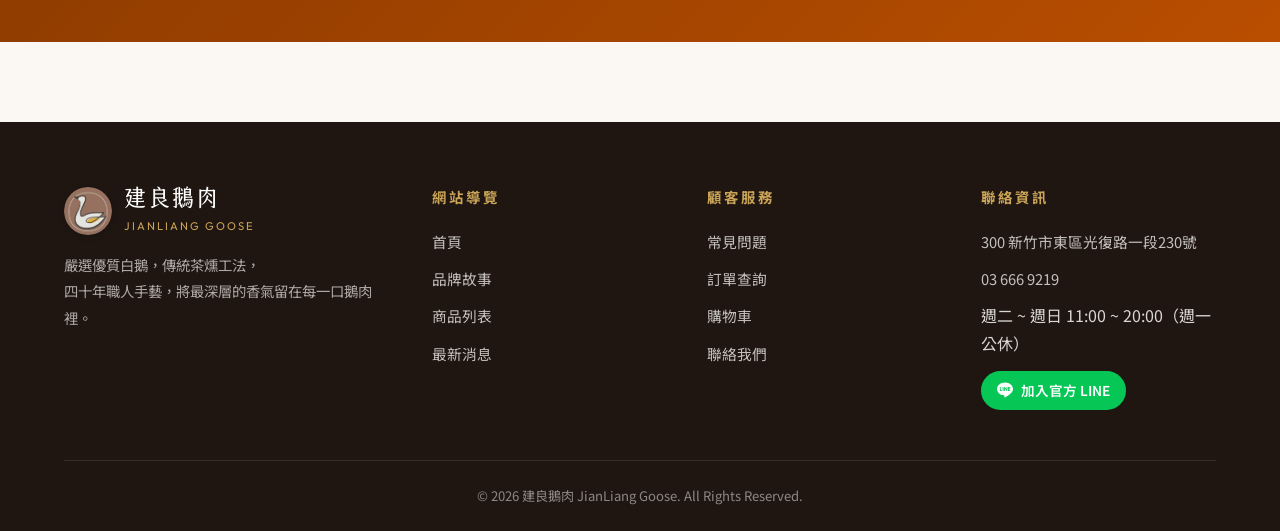
==== commit 993c7ed5: "首頁主視覺：筷子補上後半段（原圖在右緣被裁切），CSS 依比例調整位置 - hero_chopsticks.png 1024 → 1500px：用筷子本身的紋理延伸並加上筷尾 - .hero-chop" ====
--- a/index.html
+++ b/index.html
@@ -8,7 +8,7 @@
   <link rel="preconnect" href="https://fonts.googleapis.com">
   <link rel="preconnect" href="https://fonts.gstatic.com" crossorigin>
   <link href="https://fonts.googleapis.com/css2?family=Noto+Sans+TC:wght@400;500;700&family=Noto+Serif+TC:wght@500;700&family=Outfit:wght@400;600;700&display=swap" rel="stylesheet">
-  <link rel="stylesheet" href="css/style.css?v=6">
+  <link rel="stylesheet" href="css/style.css?v=7">
 </head>
 <body>
   <div id="siteHeader"></div>
@@ -36,7 +36,7 @@
       <div class="hero-visual" aria-hidden="true">
         <div class="hero-steam"><span></span><span></span><span></span></div>
         <img src="images/hero_plate.png" alt="" class="hero-plate">
-        <img src="hero_chopsticks.png" alt="" class="hero-chopsticks">
+        <img src="hero_chopsticks.png?v=2" alt="" class="hero-chopsticks">
         <div class="hero-badge">
           <svg viewBox="0 0 120 120">
             <defs><path id="heroBadgePath" d="M60,60 m-44,0 a44,44 0 1,1 88,0 a44,44 0 1,1 -88,0"/></defs>
--- a/css/style.css
+++ b/css/style.css
@@ -356,13 +356,15 @@
   filter: drop-shadow(0 30px 40px rgba(0,0,0,.6));
   animation: heroPlateIn 1.2s cubic-bezier(.2, .8, .2, 1) both;
 }
+/* 圖片右側補上了筷子後半段（1024 → 1500px）：寬度與位置按比例放大、旋轉中心不變，原本那段筷子位置不動 */
 .hero-chopsticks {
   position: absolute;
-  width: 80%;
+  width: 117.19%;
   max-width: none;
-  right: -16%;
+  right: -53.19%;
   top: -6%;
   transform: rotate(14deg);
+  transform-origin: 34.13% 50%;
   filter: drop-shadow(20px 30px 30px rgba(0,0,0,.5));
   animation: heroChopIn 1s .5s cubic-bezier(.2, .8, .2, 1) both, heroChopFloat 6s 1.5s ease-in-out infinite;
 }
@@ -458,7 +460,7 @@
 @media (max-width: 480px) {
   .hero h1 { letter-spacing: 4px; }
   .hero-actions .btn-lg { padding: 14px 28px; }
-  .hero-chopsticks { width: 74%; right: -10%; }
+  .hero-chopsticks { width: 108.4%; right: -44.4%; }
 }
 @media (prefers-reduced-motion: reduce) {
   .hero *, .hero *::before { animation: none !important; }
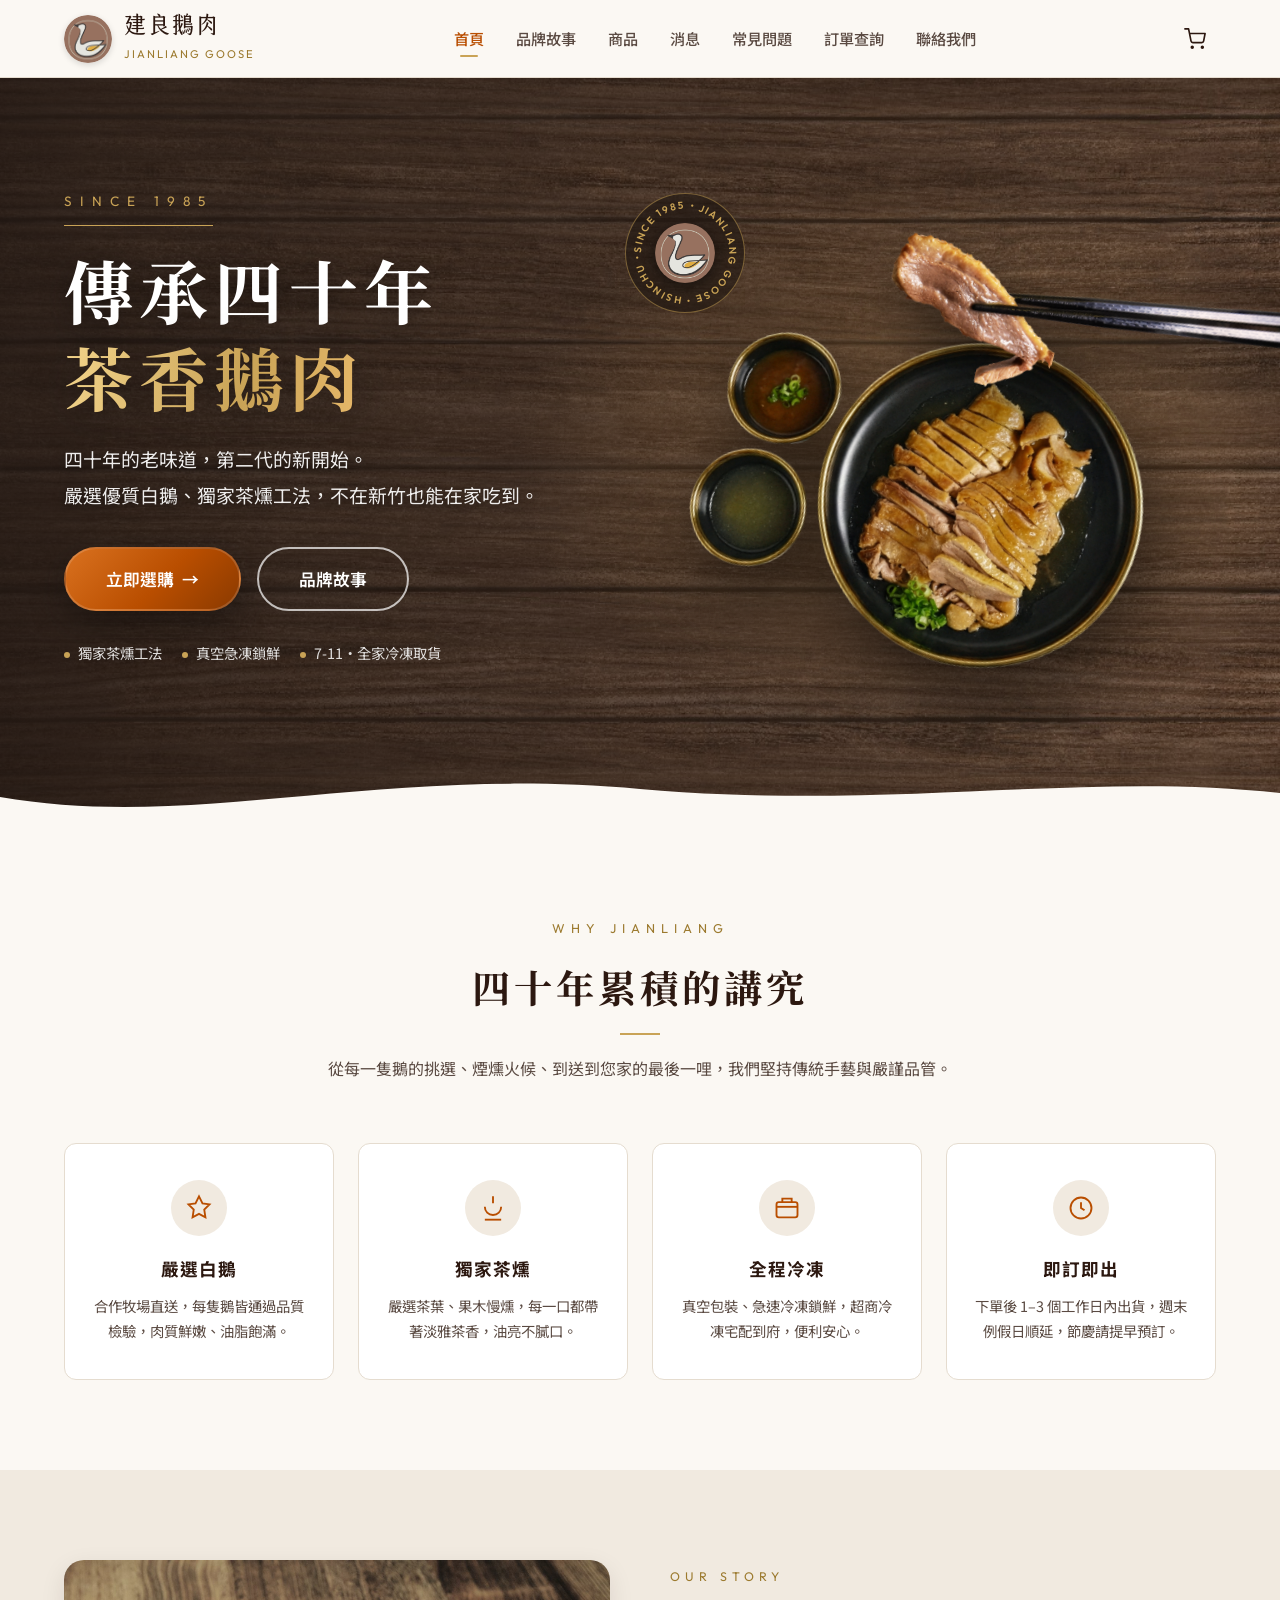
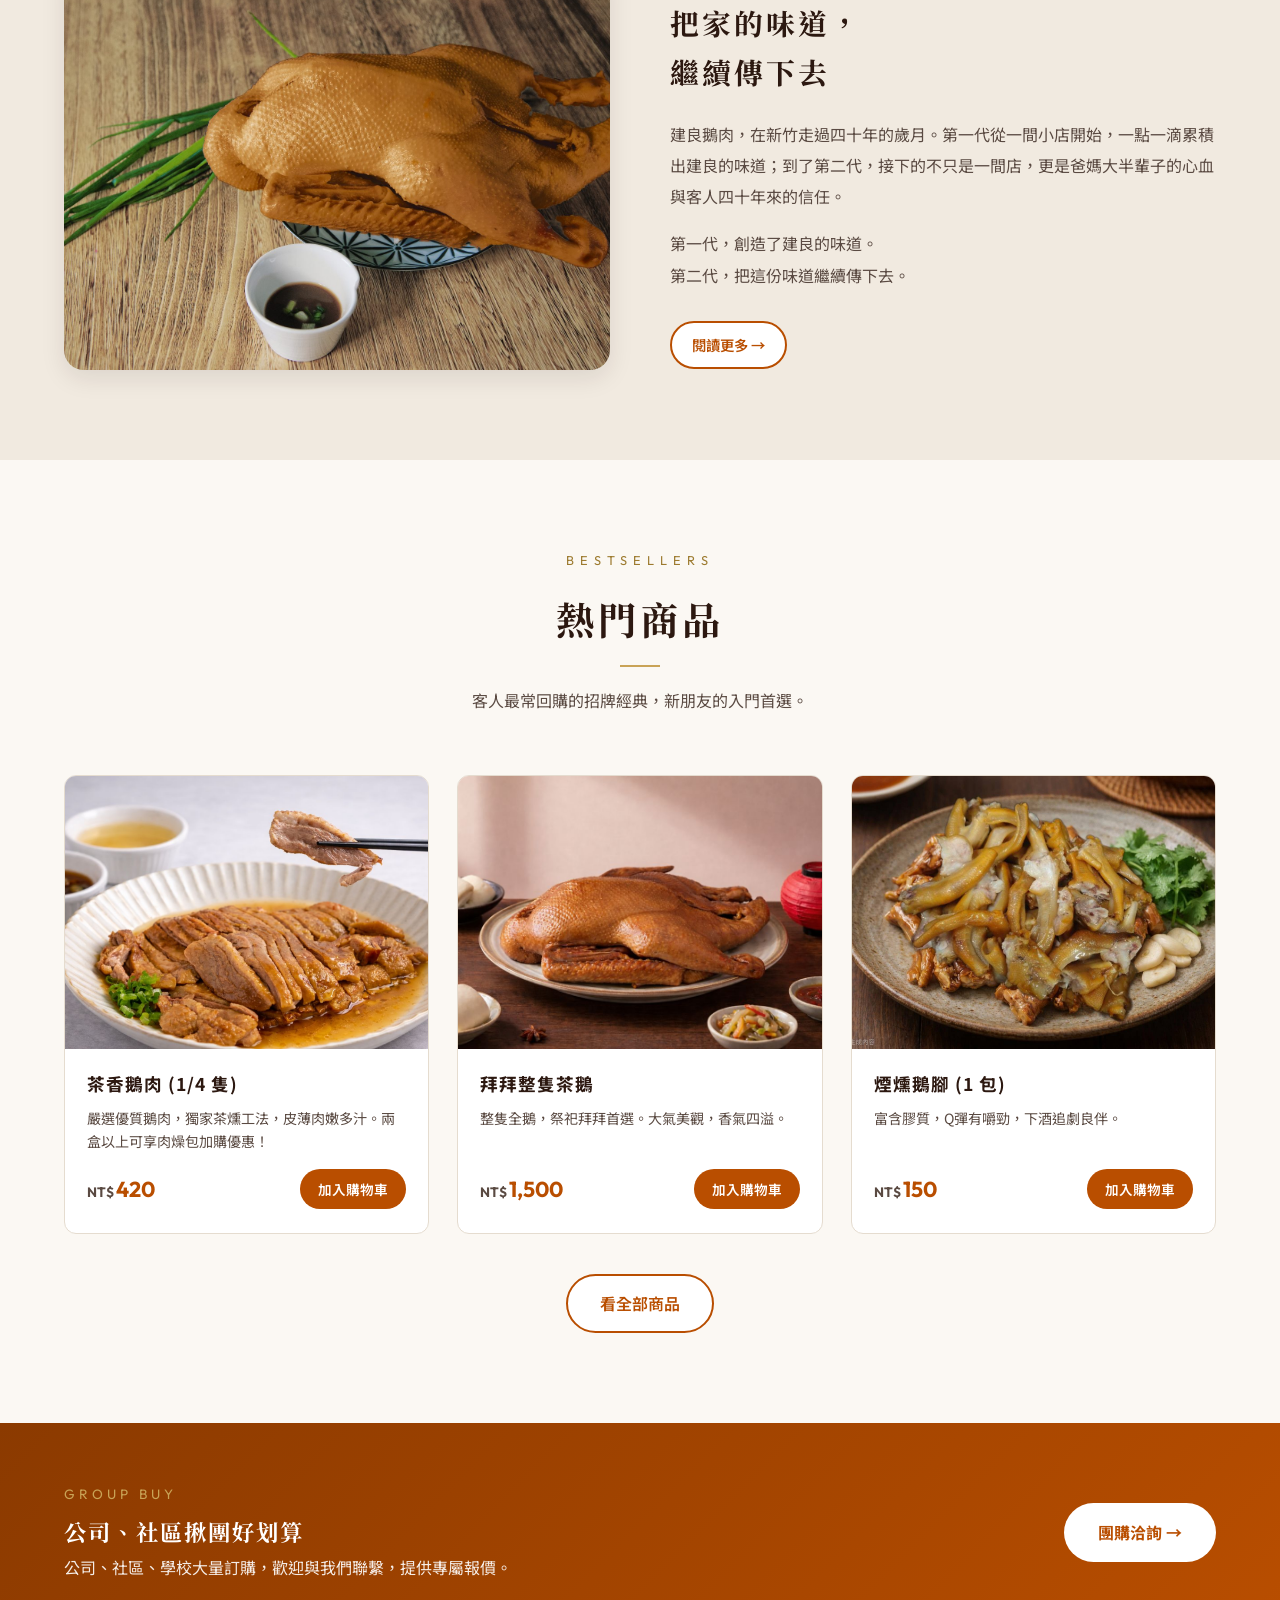
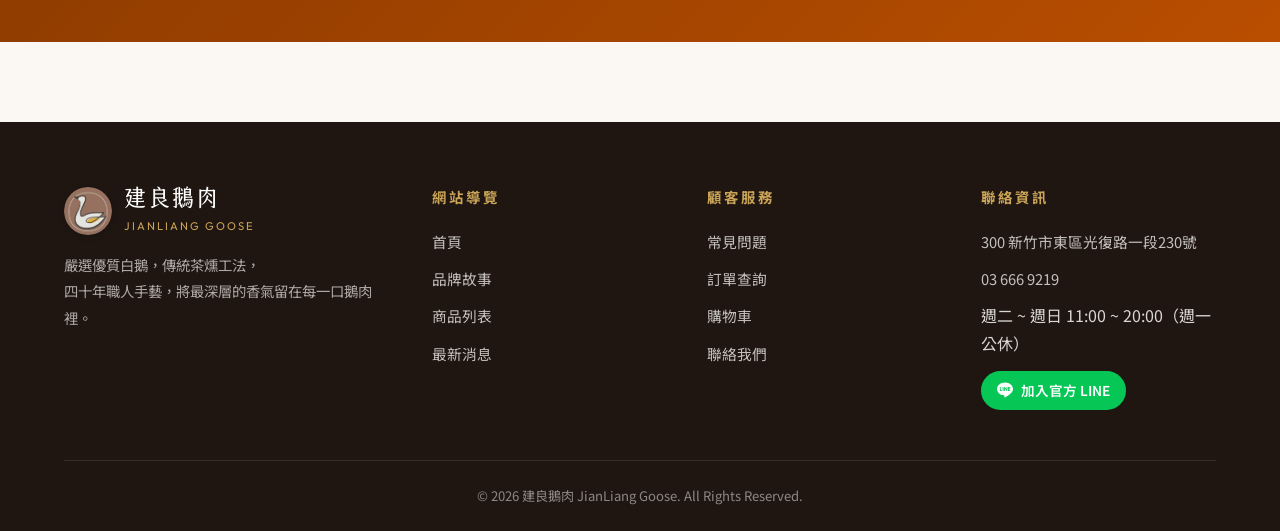
==== commit cc04903f: "首頁主視覺：筷子縮短（1500 → 1100px），CSS 比例同步調整 Co-Authored-By: Claude Opus 5.5 <noreply@anthropic.com>" ====
--- a/index.html
+++ b/index.html
@@ -8,7 +8,7 @@
   <link rel="preconnect" href="https://fonts.googleapis.com">
   <link rel="preconnect" href="https://fonts.gstatic.com" crossorigin>
   <link href="https://fonts.googleapis.com/css2?family=Noto+Sans+TC:wght@400;500;700&family=Noto+Serif+TC:wght@500;700&family=Outfit:wght@400;600;700&display=swap" rel="stylesheet">
-  <link rel="stylesheet" href="css/style.css?v=7">
+  <link rel="stylesheet" href="css/style.css?v=8">
 </head>
 <body>
   <div id="siteHeader"></div>
@@ -36,7 +36,7 @@
       <div class="hero-visual" aria-hidden="true">
         <div class="hero-steam"><span></span><span></span><span></span></div>
         <img src="images/hero_plate.png" alt="" class="hero-plate">
-        <img src="hero_chopsticks.png?v=2" alt="" class="hero-chopsticks">
+        <img src="hero_chopsticks.png?v=3" alt="" class="hero-chopsticks">
         <div class="hero-badge">
           <svg viewBox="0 0 120 120">
             <defs><path id="heroBadgePath" d="M60,60 m-44,0 a44,44 0 1,1 88,0 a44,44 0 1,1 -88,0"/></defs>
--- a/css/style.css
+++ b/css/style.css
@@ -356,15 +356,15 @@
   filter: drop-shadow(0 30px 40px rgba(0,0,0,.6));
   animation: heroPlateIn 1.2s cubic-bezier(.2, .8, .2, 1) both;
 }
-/* 圖片右側補上了筷子後半段（1024 → 1500px）：寬度與位置按比例放大、旋轉中心不變，原本那段筷子位置不動 */
+/* 原圖筷子在右緣被裁切，圖片往右補上筷尾（1024 → 1100px）：寬度與位置按比例放大、旋轉中心不變，原本那段筷子位置不動 */
 .hero-chopsticks {
   position: absolute;
-  width: 117.19%;
+  width: 85.94%;
   max-width: none;
-  right: -53.19%;
+  right: -21.94%;
   top: -6%;
   transform: rotate(14deg);
-  transform-origin: 34.13% 50%;
+  transform-origin: 46.55% 50%;
   filter: drop-shadow(20px 30px 30px rgba(0,0,0,.5));
   animation: heroChopIn 1s .5s cubic-bezier(.2, .8, .2, 1) both, heroChopFloat 6s 1.5s ease-in-out infinite;
 }
@@ -460,7 +460,7 @@
 @media (max-width: 480px) {
   .hero h1 { letter-spacing: 4px; }
   .hero-actions .btn-lg { padding: 14px 28px; }
-  .hero-chopsticks { width: 108.4%; right: -44.4%; }
+  .hero-chopsticks { width: 79.49%; right: -15.49%; }
 }
 @media (prefers-reduced-motion: reduce) {
   .hero *, .hero *::before { animation: none !important; }
